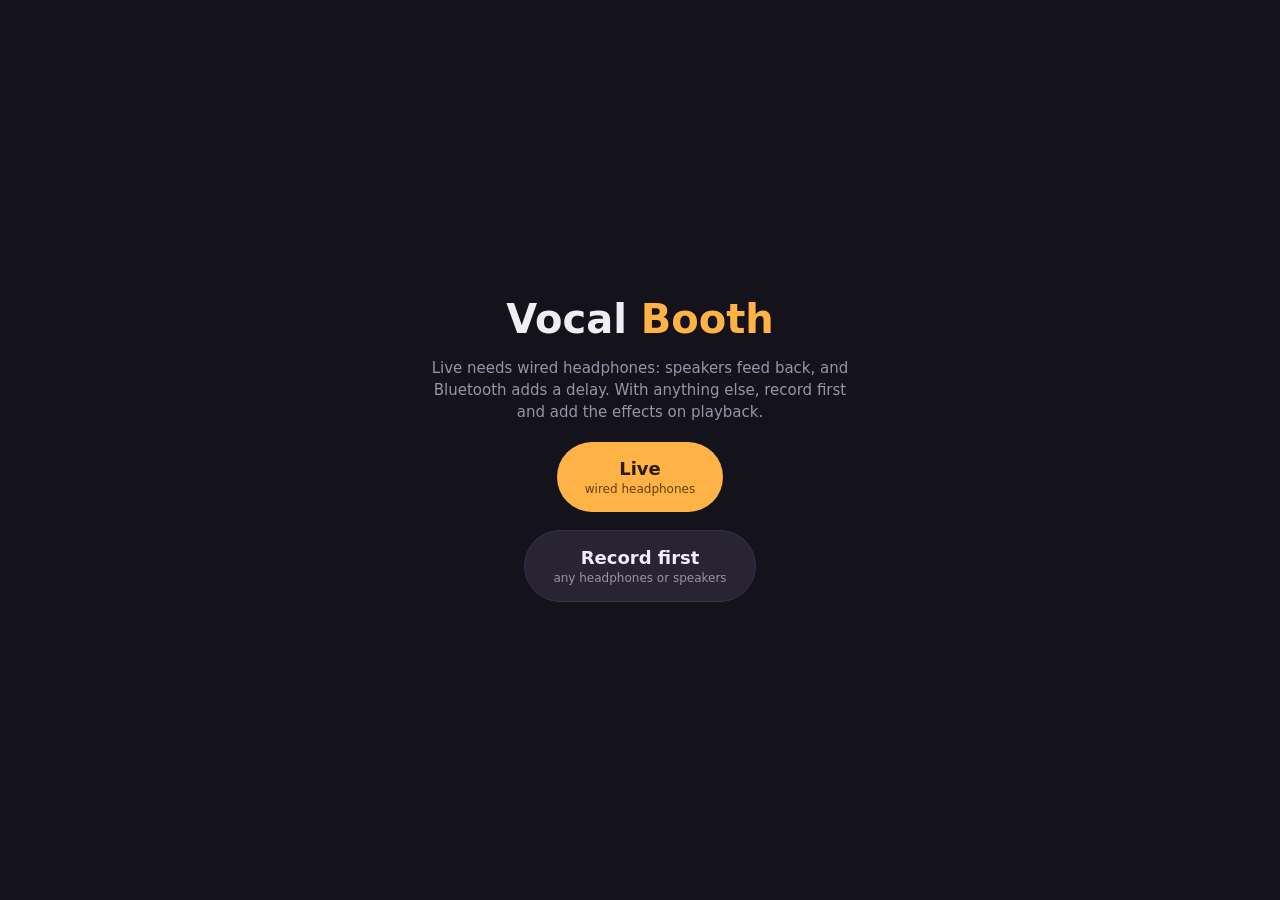
==== index.html @ 6ababd1f "Add record-first mode: record dry, then apply effects on playback Co-Authored-By: Claude Fable 5.2 <" ====
<!doctype html>
<html lang="en">
<head>
<meta charset="utf-8">
<meta name="viewport" content="width=device-width,initial-scale=1">
<title>Vocal Booth</title>
<style>
/* Layout: one column, like the face of a small hardware box: meter on top, sound pads, three knobs, looper. */
:root{
  color-scheme:dark;
  --bg:#14121a; --panel:#1e1b27; --panel2:#282433; --line:#373246;
  --fg:#f1edf7; --dim:#9a93ab; --accent:#ffb347; --accent-ink:#2a1a00;
  --rec:#ff5a6e; --ok:#6fe0b0;
  --display:"Avenir Next","Futura","Trebuchet MS",system-ui,sans-serif;
  --body:system-ui,-apple-system,"Helvetica Neue",sans-serif;
  --mono:ui-monospace,"SF Mono",Menlo,monospace;
}
*{box-sizing:border-box}
html,body{margin:0;background:var(--bg);color:var(--fg);font:15px/1.45 var(--body)}
main{max-width:760px;margin:0 auto;padding:28px 16px 48px;display:flex;flex-direction:column;gap:18px}
header{display:flex;align-items:baseline;justify-content:space-between;gap:12px;flex-wrap:wrap}
h1{font:700 26px/1 var(--display);letter-spacing:.02em;margin:0}
h1 span{color:var(--accent)}
.label{font:600 11px/1 var(--body);letter-spacing:.12em;text-transform:uppercase;color:var(--dim)}
.panel{background:var(--panel);border:1px solid var(--line);border-radius:14px;padding:16px}
button,select{font:inherit;color:inherit}
button{cursor:pointer}
button:focus-visible,select:focus-visible,input:focus-visible{outline:2px solid var(--accent);outline-offset:2px}

/* meter */
.meter{display:grid;grid-template-columns:auto 1fr;gap:18px;align-items:center}
.note{font:700 64px/1 var(--display);min-width:2.2ch;font-variant-numeric:tabular-nums}
.note small{font-size:.4em;color:var(--dim);margin-left:2px}
.note.off{color:var(--line)}
.tuner{position:relative;height:34px;border-radius:8px;background:var(--panel2);overflow:hidden}
.tuner::before{content:"";position:absolute;left:50%;top:0;bottom:0;width:2px;background:var(--line)}
.needle{position:absolute;top:4px;bottom:4px;width:6px;margin-left:-3px;border-radius:3px;background:var(--accent);left:50%;opacity:0;transition:left .06s linear,background .1s}
.needle.on{opacity:1}.needle.good{background:var(--ok)}
.level{height:5px;border-radius:3px;background:var(--panel2);margin-top:8px;overflow:hidden}
.level i{display:block;height:100%;width:0;background:var(--ok)}
.level i.hot{background:var(--rec)}
.hint{color:var(--dim);font-size:13px;margin-top:6px;min-height:1.4em}

/* pads */
.pads{display:grid;grid-template-columns:repeat(4,1fr);gap:10px}
@media(max-width:560px){.pads{grid-template-columns:repeat(2,1fr)}.note{font-size:48px}}
.pad{background:var(--panel);border:1px solid var(--line);border-radius:14px;padding:14px 12px 12px;text-align:left;display:flex;flex-direction:column;gap:4px;min-height:86px;transition:transform .05s,background .12s,border-color .12s}
.pad:active{transform:scale(.98)}
.pad b{font:700 17px/1.1 var(--display)}
.pad em{font-style:normal;font-size:12px;color:var(--dim);line-height:1.3}
.pad kbd{font:11px var(--mono);color:var(--dim);margin-left:auto}
.pad .top{display:flex;align-items:center;gap:6px}
.pad[aria-pressed="true"]{background:var(--accent);border-color:var(--accent);color:var(--accent-ink)}
.pad[aria-pressed="true"] em,.pad[aria-pressed="true"] kbd{color:var(--accent-ink);opacity:.75}

/* controls */
.controls{display:grid;grid-template-columns:repeat(3,1fr);gap:16px}
@media(max-width:560px){.controls{grid-template-columns:1fr}}
.ctl{display:flex;flex-direction:column;gap:8px;min-width:0}
.ctl .row{display:flex;justify-content:space-between;align-items:baseline}
.ctl output{font:12px var(--mono);color:var(--dim)}
input[type=range]{width:100%;accent-color:var(--accent);margin:0}
.keyrow{display:flex;gap:10px;align-items:center;flex-wrap:wrap}
select,.btn{background:var(--panel2);border:1px solid var(--line);border-radius:9px;padding:8px 12px}
.btn:hover{border-color:var(--dim)}
.btn[disabled]{opacity:.4;cursor:default}
.grow{flex:1}

/* looper */
.looper{display:flex;gap:18px;align-items:center;flex-wrap:wrap}
.loopbtn{position:relative;width:104px;height:104px;border-radius:50%;border:none;background:var(--panel2);flex:none;display:grid;place-items:center}
.loopbtn svg{position:absolute;inset:0;transform:rotate(-90deg)}
.loopbtn circle{fill:none;stroke-width:6}
.loopbtn .track{stroke:var(--line)}
.loopbtn .prog{stroke:var(--accent);stroke-linecap:round;stroke-dasharray:289;stroke-dashoffset:289}
.loopbtn span{position:relative;font:700 14px/1.15 var(--display);text-align:center}
.loopbtn.rec{background:var(--rec);color:#2a0008}
.loopbtn.rec .prog{stroke:#2a0008}
.loopinfo{flex:1;min-width:200px;display:flex;flex-direction:column;gap:10px}
.dots{display:flex;gap:6px;min-height:12px}
.dots i{width:12px;height:12px;border-radius:50%;background:var(--accent)}
.btnrow{display:flex;gap:10px;flex-wrap:wrap}
.btn.recording{background:var(--rec);border-color:var(--rec);color:#2a0008}
a.dl{color:var(--accent)}

.seg{display:flex;background:var(--panel2);border:1px solid var(--line);border-radius:999px;padding:3px}
.seg button{background:none;border:none;border-radius:999px;padding:7px 14px;color:var(--dim);font-weight:600}
.seg button[aria-pressed="true"]{background:var(--accent);color:var(--accent-ink)}
.head{display:flex;gap:10px;align-items:center;flex-wrap:wrap}
#mic{max-width:220px}
.gos{display:flex;gap:12px;flex-wrap:wrap;justify-content:center}
.go2{background:var(--panel2);color:var(--fg);border:1px solid var(--line);border-radius:999px;padding:16px 28px;font:700 18px var(--display)}
#start small{color:var(--dim);display:block;font:400 12px var(--body);margin-top:3px}
/* start overlay */
#start{position:fixed;inset:0;background:var(--bg);display:grid;place-items:center;padding:24px;z-index:5}
#start div{max-width:440px;text-align:center;display:flex;flex-direction:column;gap:18px;align-items:center}
#start h2{font:700 40px/1.05 var(--display);margin:0}
#start p{color:var(--dim);margin:0}
#go{background:var(--accent);color:var(--accent-ink);border:none;border-radius:999px;padding:16px 28px;font:700 18px var(--display)}
#go small{color:var(--accent-ink);opacity:.75}
#err{color:var(--rec)}
[hidden]{display:none!important}
</style>
</head>
<body>

<div id="start">
  <div>
    <h2>Vocal <span style="color:var(--accent)">Booth</span></h2>
    <p>Live needs wired headphones: speakers feed back, and Bluetooth adds a delay. With anything else, record first and add the effects on playback.</p>
    <div class="gos">
      <button id="go">Live<small>wired headphones</small></button>
      <button id="goTape" class="go2">Record first<small>any headphones or speakers</small></button>
    </div>
    <p id="err" hidden></p>
  </div>
</div>

<main>
  <header>
    <h1>Vocal <span>Booth</span></h1>
    <div class="head">
      <div class="seg" id="mode"><button data-m="live" aria-pressed="true">Live</button><button data-m="tape" aria-pressed="false">Record first</button></div>
      <select id="mic" aria-label="Microphone"></select>
    </div>
  </header>

  <section class="panel">
    <div class="meter">
      <div class="note off" id="note">–</div>
      <div>
        <div class="tuner"><div class="needle" id="needle"></div></div>
        <div class="level"><i id="level"></i></div>
      </div>
    </div>
    <div class="hint" id="hint">Pick a sound and sing.</div>
  </section>

  <section class="pads" id="pads" aria-label="Sounds"></section>

  <section class="panel">
    <div class="controls">
      <div class="ctl">
        <div class="row"><label class="label" for="tune">Auto-tune</label><output id="tuneOut"></output></div>
        <input type="range" id="tune" min="0" max="100" value="100">
      </div>
      <div class="ctl">
        <div class="row"><label class="label" for="verb">Reverb</label><output id="verbOut"></output></div>
        <input type="range" id="verb" min="0" max="100" value="25">
      </div>
      <div class="ctl">
        <div class="row"><label class="label" for="vol">Volume</label><output id="volOut"></output></div>
        <input type="range" id="vol" min="0" max="100" value="80">
      </div>
    </div>
    <div class="keyrow" style="margin-top:16px">
      <span class="label">Key</span>
      <select id="key" aria-label="Key"></select>
      <select id="scale" aria-label="Scale">
        <option value="major">Major</option>
        <option value="minor">Minor</option>
        <option value="chromatic">Any note</option>
      </select>
      <button class="btn" id="findkey">Find my key</button>
      <span class="hint grow" id="keyhint" style="margin:0"></span>
    </div>
  </section>

  <section class="panel" id="tapePanel" hidden>
    <div class="looper">
      <button class="loopbtn" id="tape" aria-label="Record or play">
        <svg viewBox="0 0 104 104"><circle class="track" cx="52" cy="52" r="46"/><circle class="prog" id="tprog" cx="52" cy="52" r="46"/></svg>
        <span id="tapeLabel">Record</span>
      </button>
      <div class="loopinfo">
        <div class="hint" id="tapeHint" style="margin:0">Press Space and sing. You won't hear yourself while recording.</div>
        <div class="btnrow">
          <button class="btn" id="rerec" disabled>Record again</button>
          <button class="btn" id="render" disabled>Save with effects</button>
          <span id="dl2"></span>
        </div>
      </div>
    </div>
  </section>

  <section class="panel" id="loopPanel">
    <div class="looper">
      <button class="loopbtn" id="loop" aria-label="Loop">
        <svg viewBox="0 0 104 104"><circle class="track" cx="52" cy="52" r="46"/><circle class="prog" id="prog" cx="52" cy="52" r="46"/></svg>
        <span id="loopLabel">Record<br>layer</span>
      </button>
      <div class="loopinfo">
        <div class="label">Layers <span style="letter-spacing:0;text-transform:none;font-weight:400">— press Space to record, Space again to loop it, then stack more on top</span></div>
        <div class="dots" id="dots"></div>
        <div class="btnrow">
          <button class="btn" id="undo" disabled>Undo layer</button>
          <button class="btn" id="clear" disabled>Clear</button>
          <button class="btn" id="take">Save a take</button>
          <span id="dl"></span>
        </div>
      </div>
    </div>
  </section>
</main>

<script type="text/plain" id="worklet">
// ---------- Voice engine: pitch detect (YIN) -> snap to scale -> pitch-synchronous grains (formant-preserving) + looper ----------
class Vox extends AudioWorkletProcessor {
  constructor() {
    super();
    const sr = sampleRate;
    this.N = 32768; this.mask = this.N - 1;
    this.inBuf = new Float32Array(this.N); this.w = 0;
    this.ON = 16384; this.omask = this.ON - 1;
    this.outL = new Float32Array(this.ON); this.outR = new Float32Array(this.ON); this.o = 0;
    // detector (runs on a decimated copy)
    this.D = sr > 60000 ? 4 : 2; this.dsr = sr / this.D;
    this.dN = 4096; this.dmask = this.dN - 1; this.dBuf = new Float32Array(this.dN); this.dw = 0;
    this.dacc = 0; this.dcnt = 0;
    this.W = Math.round(this.dsr * 0.024);
    this.tauMax = Math.floor(this.dsr / 62); this.tauMin = Math.floor(this.dsr / 1100);
    this.fr = new Float32Array(this.W + this.tauMax + 1);
    this.yin = new Float32Array(this.tauMax + 1);
    this.hop = 256; this.hopCnt = 0;
    this.defP = sr / 180; this.period = this.defP; this.voiced = false;
    this.lastMidi = 0; this.rawMidi = 0; this.slope = 0; this.jump = 0; this.hold = 0;
    // tuning
    this.key = 0; this.scale = [1,0,1,0,1,1,0,1,0,1,0,1]; this.chrom = false;
    this.tune = 1; this.sc = 0; this.note = -1; this.dry = 0;
    this.voices = [];
    // input filter
    this.hpX = 0; this.hpY = 0; this.hpA = Math.exp(-2 * Math.PI * 70 / sr);
    this.peak = 0; this.rep = 0;
    // looper
    this.maxLen = Math.floor(sr * 60); this.state = 'empty';
    this.layers = []; this.loopLen = 0; this.pos = 0;
    this.recGain = 0; this.recTarget = 0; this.recStep = 1 / (0.012 * sr);
    // record-first mode: a dry tape that replaces the mic as the engine's input
    this.mode = 'live'; this.ts = 'idle'; this.tape = null; this.tapeLen = 0; this.tp = 0; this.once = false;
    this.port.onmessage = e => this.msg(e.data);
  }
  tapeStop() {
    if (this.ts === 'rec') {
      const n = this.tapeLen, f = Math.min(Math.floor(0.01 * sampleRate), n >> 1);
      if (n < sampleRate * 0.3) this.tapeLen = 0;
      else for (let i = 0; i < f; i++) { this.tape[i] *= i / f; this.tape[n - 1 - i] *= i / f; }
    }
    this.ts = 'idle';
  }
  msg(m) {
    if (m.type === 'mode') { this.tapeStop(); this.mode = m.mode; this.msg({ type: 'clear' }); return; }
    if (m.type === 'tape') {
      if (m.cmd === 'rec') { if (!this.tape) this.tape = new Float32Array(Math.floor(sampleRate * 120)); this.tapeLen = 0; this.ts = 'rec'; }
      else if (m.cmd === 'stop') this.tapeStop();
      else if (this.tapeLen) { this.tapeStop(); this.tp = 0; this.once = m.cmd === 'once'; this.ts = 'play'; }
      return;
    }
    if (m.type === 'params') {
      this.key = m.key; this.scale = m.scale; this.chrom = m.scale.every(x => x);
      this.tune = m.tune; this.dry = m.dry;
      if (m.voices) this.voices = m.voices.map(v => {
        const a = (v.pan + 1) * Math.PI / 4;
        return { mode: v.mode, val: v.val, cents: v.cents || 0, formant: v.formant || 1, lead: !!v.lead,
                 gl: Math.cos(a) * v.gain * 1.414, gr: Math.sin(a) * v.gain * 1.414, ratio: 1, next: 0, c: NaN };
      });
      this.note = -1;
    } else if (m.type === 'loop') this.loopPress();
    else if (m.type === 'undo') this.undo();
    else if (m.type === 'clear') { this.layers = []; this.state = 'empty'; this.recTarget = 0; this.recGain = 0; this.loopLen = 0; }
  }
  // ----- looper -----
  loopPress() {
    const sr = sampleRate;
    if (this.state === 'empty') {
      this.rec = [new Float32Array(this.maxLen), new Float32Array(this.maxLen)];
      this.pos = 0; this.state = 'rec';
    } else if (this.state === 'rec') this.finishFirst();
    else if (this.state === 'play') {
      if (this.layers.length >= 8) { // fold the two oldest together
        const a = this.layers.shift(), b = this.layers[0];
        for (let i = 0; i < this.loopLen; i++) { b[0][i] += a[0][i]; b[1][i] += a[1][i]; }
      }
      this.layers.push([new Float32Array(this.loopLen), new Float32Array(this.loopLen)]);
      this.recTarget = 1; this.state = 'dub';
    } else if (this.state === 'dub') { this.recTarget = 0; this.state = 'play'; }
  }
  finishFirst() {
    const len = this.pos, f = Math.min(Math.floor(0.01 * sampleRate), len >> 1);
    if (len < sampleRate * 0.25) { this.state = 'empty'; this.rec = null; return; }
    const L = this.rec[0].slice(0, len), R = this.rec[1].slice(0, len);
    for (let i = 0; i < f; i++) { const g = i / f; L[i] *= g; R[i] *= g; L[len - 1 - i] *= g; R[len - 1 - i] *= g; }
    this.rec = null; this.layers = [[L, R]]; this.loopLen = len; this.pos = 0; this.state = 'play';
  }
  undo() {
    if (this.state === 'rec') { this.state = 'empty'; this.rec = null; return; }
    if (!this.layers.length) return;
    this.layers.pop(); this.recTarget = 0; this.recGain = 0;
    if (this.layers.length) this.state = 'play'; else { this.state = 'empty'; this.loopLen = 0; }
  }
  // ----- scale helpers -----
  inScale(n) { return this.scale[(((n - this.key) % 12) + 12) % 12]; }
  snap(m) {
    const r = Math.round(m); let best = r, bd = 99;
    for (let n = r - 3; n <= r + 3; n++) if (this.inScale(n)) { const d = Math.abs(n - m); if (d < bd) { bd = d; best = n; } }
    if (this.note >= 0 && best !== this.note && this.inScale(this.note) && Math.abs(m - this.note) < bd + 0.25) return this.note;
    return best;
  }
  degree(t, k) {
    if (k === 0) return 0;
    if (this.chrom) { const maj = [0,2,4,5,7,9,11]; return 12 * Math.floor(k / 7) + maj[((k % 7) + 7) % 7]; }
    const dir = k > 0 ? 1 : -1; let n = t, c = 0;
    while (c < Math.abs(k)) { n += dir; if (this.inScale(n)) c++; }
    return n - t;
  }
  // ----- pitch detection -----
  detect() {
    const W = this.W, tm = this.tauMax, n = W + tm, fr = this.fr, y = this.yin;
    let e = 0;
    for (let i = 0; i < n; i++) { const s = this.dBuf[(this.dw - 1 - i) & this.dmask]; fr[i] = s; e += s * s; }
    const was = this.voiced;
    let tau = -1;
    if (Math.sqrt(e / n) > 0.004) {
      let run = 0, gmin = 9, gi = -1; y[0] = 1;
      for (let t = 1; t <= tm; t++) {
        let s = 0;
        for (let j = 0; j < W; j++) { const d = fr[j] - fr[j + t]; s += d * d; }
        run += s; y[t] = run > 0 ? s * t / run : 1;
        if (t >= this.tauMin && y[t] < gmin) { gmin = y[t]; gi = t; }
      }
      for (let t = this.tauMin; t < tm; t++) if (y[t] < 0.15) { while (t + 1 < tm && y[t + 1] < y[t]) t++; tau = t; break; }
      if (tau < 0 && gmin < 0.3) tau = gi;
      if (tau > 0 && tau < tm) { // parabolic refine
        const a = y[tau - 1], b = y[tau], c = y[tau + 1], den = a - 2 * b + c;
        if (den > 0) tau += 0.5 * (a - c) / den;
      }
    }
    if (tau <= 0) {
      if (was && this.hold < 2) { this.hold++; return; } // ride through a one-frame dropout
      this.voiced = false; this.sc = 0; return;
    }
    this.hold = 0;
    const f = this.dsr / tau; let m = 69 + 12 * Math.log2(f / 440);
    if (was) { // ignore brief octave flips
      const d = Math.abs(m - this.lastMidi);
      if (d > 10 && d < 14 && this.jump < 4) { this.jump++; return; }
    }
    const raw = m, hopT = this.hop / sampleRate;
    this.slope = was && this.jump === 0 ? this.slope + 0.5 * ((raw - this.rawMidi) / hopT - this.slope) : 0;
    this.rawMidi = raw;
    const lag = (W + tau) / 2 / this.dsr - 1.5 / f;
    if (lag > 0) m += Math.max(-0.5, Math.min(0.5, this.slope * lag));
    this.jump = 0; this.lastMidi = m; this.voiced = true; this.period = sampleRate / f * Math.pow(2, (raw - m) / 12);
    const t = this.snap(m); this.note = t;
    const corr = this.tune > 0 ? t - m : 0;
    if (!was || this.tune >= 0.999) this.sc = corr;
    else { const tc = 0.35 * (1 - this.tune) * (1 - this.tune) + 0.004; this.sc += (corr - this.sc) * (1 - Math.exp(-(this.hop / sampleRate) / tc)); }
    for (const v of this.voices) {
      const semis = this.sc + (v.mode === 'deg' ? this.degree(t, v.val) : v.val) + v.cents / 100;
      v.ratio = Math.pow(2, semis / 12);
    }
  }
  // ----- one grain -----
  grain(v, frac, at) {
    const voiced = this.voiced, P = voiced ? this.period : this.defP, f = v.formant;
    if (!voiced && !v.lead) { v.next += P; return; }
    const ratio = voiced ? v.ratio : f;
    v.next += P / ratio;
    const ideal = this.w - P - 3;
    let c = v.c;
    if (!(c > ideal - 6 * P && c < ideal + 2 * P)) c = ideal; else c += Math.floor((ideal - c) / P) * P;
    v.c = c;
    const Lout = 2 * P / f, norm = 1 / Math.sqrt(Math.max(0.25, ratio / f));
    const gl = v.gl * norm, gr = v.gr * norm, k = 2 * Math.PI / Lout, buf = this.inBuf, mask = this.mask;
    const start = c - P, len = Math.ceil(Lout);
    for (let i = 0; i < len; i++) {
      const tg = i + frac; if (tg >= Lout) break;
      const sp = start + tg * f, ip = Math.floor(sp), x = sp - ip;
      const y0 = buf[(ip - 1) & mask], y1 = buf[ip & mask], y2 = buf[(ip + 1) & mask], y3 = buf[(ip + 2) & mask];
      const s = y1 + 0.5 * x * (y2 - y0 + x * (2 * y0 - 5 * y1 + 4 * y2 - y3 + x * (3 * (y1 - y2) + y3 - y0)));
      const wv = s * (0.5 - 0.5 * Math.cos(k * tg)), oi = (at + i) & this.omask;
      this.outL[oi] += wv * gl; this.outR[oi] += wv * gr;
    }
  }
  process(inputs, outputs) {
    const inp = inputs[0] && inputs[0][0], out = outputs[0], oL = out[0], oR = out[1] || out[0], n = oL.length;
    const vs = this.voices, nv = vs.length;
    for (let i = 0; i < n; i++) {
      let raw = inp ? inp[i] : 0;
      const recording = this.ts === 'rec';
      if (this.mode === 'tape') {
        if (recording) { this.tape[this.tapeLen++] = raw; if (this.tapeLen >= this.tape.length) this.tapeStop(); }
        else if (this.ts === 'play') { raw = this.tape[this.tp++]; if (this.tp >= this.tapeLen) { this.tp = 0; if (this.once) this.ts = 'idle'; } }
        else raw = 0;
      }
      const x = raw - this.hpX + this.hpA * this.hpY; this.hpX = raw; this.hpY = x; // high-pass
      const ax = x < 0 ? -x : x; if (ax > this.peak) this.peak = ax;
      this.inBuf[this.w & this.mask] = x; this.w++;
      this.dacc += x;
      if (++this.dcnt === this.D) { this.dBuf[this.dw & this.dmask] = this.dacc / this.D; this.dw++; this.dacc = 0; this.dcnt = 0; }
      if (++this.hopCnt >= this.hop) { this.hopCnt = 0; this.detect(); }
      const oi = (this.o + i) & this.omask;
      for (let j = 0; j < nv; j++) { const v = vs[j]; v.next -= 1; if (v.next <= 0) this.grain(v, -v.next, this.o + i); }
      let l = this.outL[oi] + x * this.dry, r = this.outR[oi] + x * this.dry;
      this.outL[oi] = 0; this.outR[oi] = 0;
      // looper: plays under the live voice, records the processed voice
      let ll = 0, lr = 0;
      if (this.state === 'rec') {
        this.rec[0][this.pos] = l; this.rec[1][this.pos] = r;
        if (++this.pos >= this.maxLen) this.finishFirst();
      } else if (this.loopLen) {
        const p = this.pos, ly = this.layers;
        for (let j = 0; j < ly.length; j++) { ll += ly[j][0][p]; lr += ly[j][1][p]; }
        if (this.recGain < this.recTarget) this.recGain = Math.min(1, this.recGain + this.recStep);
        else if (this.recGain > this.recTarget) this.recGain = Math.max(0, this.recGain - this.recStep);
        if (this.recGain > 0 && ly.length) { const t = ly[ly.length - 1]; t[0][p] += l * this.recGain; t[1][p] += r * this.recGain; }
        if (++this.pos >= this.loopLen) this.pos = 0;
      }
      if (recording) { oL[i] = 0; oR[i] = 0; } else { oL[i] = Math.tanh(l + ll); oR[i] = Math.tanh(r + lr); }
    }
    this.o += n;
    this.rep += n;
    if (this.rep >= 1024) {
      this.rep = 0;
      this.port.postMessage({ midi: this.voiced ? this.lastMidi : -1, note: this.note, peak: this.peak, state: this.state,
        ts: this.ts, tlen: this.tapeLen / sampleRate, tprog: this.ts === 'rec' ? this.tapeLen / (sampleRate * 120) : (this.tapeLen ? this.tp / this.tapeLen : 0),
        layers: this.layers.length, prog: this.state === 'rec' ? this.pos / this.maxLen : (this.loopLen ? this.pos / this.loopLen : 0) });
      this.peak = 0;
    }
    return true;
  }
}
registerProcessor('vox', Vox);

// Taps the final mix so a take can be saved as a WAV.
class Tap extends AudioWorkletProcessor {
  constructor() { super(); this.on = false; this.buf = new Float32Array(8192); this.n = 0;
    this.port.onmessage = e => { this.on = e.data; if (!this.on) this.flush(); }; }
  flush() { if (this.n) { this.port.postMessage(this.buf.slice(0, this.n)); this.n = 0; } }
  process(inputs, outputs) {
    const a = inputs[0], o = outputs[0]; if (!a || !a[0]) return true;
    const L = a[0], R = a[1] || a[0];
    for (let i = 0; i < L.length; i++) {
      o[0][i] = L[i]; if (o[1]) o[1][i] = R[i];
      if (this.on) { this.buf[this.n++] = L[i]; this.buf[this.n++] = R[i]; if (this.n >= 8192) this.flush(); }
    }
    return true;
  }
}
registerProcessor('tap', Tap);
</script>

<script>
const $ = id => document.getElementById(id);
const NOTES = ['C','C♯','D','E♭','E','F','F♯','G','A♭','A','B♭','B'];
const SCALES = { major:[1,0,1,0,1,1,0,1,0,1,0,1], minor:[1,0,1,1,0,1,0,1,1,0,1,0], chromatic:Array(12).fill(1) };
const lead = (o={}) => ({mode:'semi',val:0,pan:0,gain:1,lead:true,...o});
const deg = (val,pan,gain,o={}) => ({mode:'deg',val,pan,gain,...o});
const PRESETS = [
  { id:'clean',  name:'Clean',     desc:'Just you, with a little room',            tune:0,   verb:20, dry:1, voices:[] },
  { id:'smooth', name:'Smooth',    desc:'Gentle tuning nobody will notice',        tune:55,  verb:25, voices:[lead()] },
  { id:'hard',   name:'Hard Tune', desc:'The snapped, robotic pop-rap sound',      tune:100, verb:22, voices:[lead()] },
  { id:'harm',   name:'Harmony',   desc:'Three of you singing in key',             tune:100, verb:32, voices:[lead(), deg(2,-.7,.6), deg(4,.7,.5), deg(-3,0,.5)] },
  { id:'choir',  name:'Choir',     desc:'A huge stacked wall of voices',           tune:100, verb:50, voices:[lead({gain:.9}), deg(0,-.9,.45,{cents:-9}), deg(0,.9,.45,{cents:9}), deg(2,-.5,.55), deg(4,.5,.5), deg(-7,0,.6), deg(7,0,.22)] },
  { id:'deep',   name:'Deep',      desc:'Pitched an octave down, dark and heavy',  tune:80,  verb:28, voices:[lead({val:-12,formant:.9})] },
  { id:'high',   name:'High',      desc:'Pitched an octave up, bright and airy',   tune:100, verb:30, voices:[lead({val:12,formant:1.12,gain:.9})] },
  { id:'oct',    name:'Octaves',   desc:'You, plus a low and a high double',       tune:100, verb:32, voices:[lead(), {mode:'semi',val:-12,pan:-.3,gain:.7,formant:.95}, {mode:'semi',val:12,pan:.3,gain:.3}] },
];

let ctx, vox, tap, wet, master, stream, src, preset = PRESETS[2];
let keyFind = null, taking = false, takeChunks = [];
let mode = 'live', tapeState = 'idle', tapeLen = 0, rendering = 0;

// ---- UI build ----
PRESETS.forEach((p, i) => {
  const b = document.createElement('button');
  b.className = 'pad'; b.dataset.id = p.id; b.setAttribute('aria-pressed', p === preset);
  b.innerHTML = `<span class="top"><b>${p.name}</b><kbd>${i + 1}</kbd></span><em>${p.desc}</em>`;
  b.onclick = () => choose(p);
  $('pads').appendChild(b);
});
NOTES.forEach((n, i) => $('key').add(new Option(n, i)));
try { const s = JSON.parse(localStorage.vb || '{}'); if (s.key != null) $('key').value = s.key; if (s.scale) $('scale').value = s.scale; } catch {}

function send(withVoices) {
  $('tuneOut').textContent = +$('tune').value === 0 ? 'off' : +$('tune').value === 100 ? 'hard' : $('tune').value;
  $('verbOut').textContent = $('verb').value; $('volOut').textContent = $('vol').value;
  try { localStorage.vb = JSON.stringify({ key: $('key').value, scale: $('scale').value }); } catch {}
  if (!vox) return;
  const t = ctx.currentTime;
  wet.gain.setTargetAtTime(Math.pow($('verb').value / 100, 1.5) * 0.9, t, 0.05);
  master.gain.setTargetAtTime(Math.pow($('vol').value / 100, 2) * 1.4, t, 0.03);
  vox.port.postMessage({ type:'params', key:+$('key').value, scale:SCALES[$('scale').value],
    tune: $('tune').value / 100, dry: preset.dry || 0, voices: withVoices ? preset.voices : null });
}
function choose(p) {
  preset = p; $('tune').value = p.tune; $('verb').value = p.verb;
  document.querySelectorAll('.pad').forEach(b => b.setAttribute('aria-pressed', b.dataset.id === p.id));
  send(true);
}
['tune','verb','vol'].forEach(id => $(id).oninput = () => send(false));
['key','scale'].forEach(id => $(id).onchange = () => send(false));

// ---- audio ----
function makeIR(seconds) {
  const sr = ctx.sampleRate, n = Math.floor(sr * seconds), ir = ctx.createBuffer(2, n, sr), pre = Math.floor(sr * 0.018);
  for (let ch = 0; ch < 2; ch++) {
    const d = ir.getChannelData(ch); let lp = 0;
    for (let i = pre; i < n; i++) {
      const t = (i - pre) / sr, a = 0.25 + 0.7 * Math.min(1, t / seconds); // darker as it decays
      lp = a * lp + (1 - a) * (Math.random() * 2 - 1);
      d[i] = lp * Math.exp(-t * 6.9 / seconds) * Math.min(1, t / 0.004);
    }
  }
  return ir;
}
async function openMic(deviceId) {
  if (stream) stream.getTracks().forEach(t => t.stop());
  stream = await navigator.mediaDevices.getUserMedia({ audio: {
    deviceId: deviceId ? { exact: deviceId } : undefined,
    echoCancellation: false, noiseSuppression: false, autoGainControl: false, channelCount: 1 } });
  if (src) src.disconnect();
  src = ctx.createMediaStreamSource(stream); src.connect(vox);
  const devs = (await navigator.mediaDevices.enumerateDevices()).filter(d => d.kind === 'audioinput');
  const cur = stream.getAudioTracks()[0].getSettings().deviceId, sel = $('mic');
  sel.innerHTML = ''; devs.forEach(d => sel.add(new Option(d.label || 'Microphone', d.deviceId, false, d.deviceId === cur)));
}
async function start() {
  ctx = new AudioContext({ latencyHint: 0 });
  const url = 'data:text/javascript;base64,' + btoa(unescape(encodeURIComponent($('worklet').textContent)));
  await ctx.audioWorklet.addModule(url);
  vox = new AudioWorkletNode(ctx, 'vox', { numberOfInputs: 1, numberOfOutputs: 1, outputChannelCount: [2] });
  tap = new AudioWorkletNode(ctx, 'tap', { numberOfInputs: 1, numberOfOutputs: 1, outputChannelCount: [2], channelCount: 2, channelCountMode: 'explicit' });
  const verb = ctx.createConvolver(); verb.buffer = makeIR(2.6);
  wet = ctx.createGain(); master = ctx.createGain(); wet.gain.value = 0; master.gain.value = 0;
  vox.connect(master); vox.connect(verb); verb.connect(wet); wet.connect(master);
  master.connect(tap); tap.connect(ctx.destination);
  vox.port.onmessage = e => onStatus(e.data);
  vox.port.postMessage({ type: 'mode', mode });
  tap.port.onmessage = e => takeChunks.push(e.data);
  await openMic();
  await ctx.resume();
  choose(preset);
}
function setMode(m) {
  mode = m;
  document.querySelectorAll('#mode button').forEach(b => b.setAttribute('aria-pressed', b.dataset.m === m));
  $('loopPanel').hidden = m !== 'live'; $('tapePanel').hidden = m !== 'tape';
  $('hint').textContent = m === 'live' ? 'Pick a sound and sing.' : 'Record yourself, then switch sounds while it plays back.';
  if (vox) vox.port.postMessage({ type: 'mode', mode: m });
}
document.querySelectorAll('#mode button').forEach(b => b.onclick = () => setMode(b.dataset.m));
const tapeCmd = cmd => vox && vox.port.postMessage({ type: 'tape', cmd });
$('tape').onclick = () => { if (rendering) return; tapeCmd(tapeState !== 'idle' ? 'stop' : tapeLen ? 'play' : 'rec'); };
$('rerec').onclick = () => tapeCmd('rec');
$('render').onclick = () => { rendering = 1; takeChunks = []; tap.port.postMessage(true); tapeCmd('once'); $('render').textContent = 'Saving…'; };

async function begin(m) {
  $('go').disabled = $('goTape').disabled = true; $('err').hidden = true;
  try { mode = m; await start(); setMode(m); $('start').hidden = true; }
  catch (e) {
    $('go').disabled = $('goTape').disabled = false; $('err').hidden = false;
    $('err').textContent = e.name === 'NotAllowedError' ? 'Microphone access was blocked. Allow it in the address bar, then press Start again.'
      : 'Could not start audio: ' + e.message;
  }
}
$('go').onclick = () => begin('live');
$('goTape').onclick = () => begin('tape');
$('mic').onchange = () => openMic($('mic').value).catch(() => {});

// ---- status from the engine ----
let loopState = 'empty';
function onStatus(s) {
  const lv = $('level'); lv.style.width = Math.min(100, Math.sqrt(s.peak) * 110) + '%'; lv.classList.toggle('hot', s.peak > 0.9);
  const voiced = s.midi > 0, nt = $('note'), nd = $('needle');
  nt.classList.toggle('off', !voiced); nd.classList.toggle('on', voiced);
  if (voiced) {
    const n = s.note >= 0 ? s.note : Math.round(s.midi), off = s.midi - n;
    nt.innerHTML = NOTES[((n % 12) + 12) % 12] + '<small>' + (Math.floor(n / 12) - 1) + '</small>';
    nd.style.left = (50 + Math.max(-1, Math.min(1, off)) * 46) + '%';
    nd.classList.toggle('good', Math.abs(off) < 0.15);
    if (keyFind) keyFind.h[((Math.round(s.midi) % 12) + 12) % 12]++;
  }
  loopState = s.state;
  const lb = $('loop'); lb.classList.toggle('rec', s.state === 'rec' || s.state === 'dub');
  $('loopLabel').innerHTML = { empty:'Record<br>layer', rec:'Tap to<br>loop it', play:'Add<br>layer', dub:'Tap when<br>done' }[s.state];
  $('prog').style.strokeDashoffset = 289 * (1 - s.prog);
  const dots = $('dots'); if (dots.childElementCount !== s.layers) dots.innerHTML = '<i></i>'.repeat(s.layers);
  $('undo').disabled = s.state === 'empty'; $('clear').disabled = s.state === 'empty';
  // record-first panel
  tapeState = s.ts; tapeLen = s.tlen;
  $('tape').classList.toggle('rec', s.ts === 'rec');
  $('tapeLabel').textContent = s.ts !== 'idle' ? 'Stop' : s.tlen ? 'Play' : 'Record';
  $('tprog').style.strokeDashoffset = 289 * (1 - s.tprog);
  $('rerec').disabled = !s.tlen || s.ts === 'rec' || !!rendering; $('render').disabled = !s.tlen || s.ts === 'rec' || !!rendering;
  $('tapeHint').textContent = s.ts === 'rec' ? `Recording… ${s.tlen.toFixed(0)}s. Press Space to stop.`
    : s.tlen ? `${s.tlen.toFixed(1)}s recorded. It loops while playing, so try each sound, the key and the sliders.`
    : "Press Space and sing. You won't hear yourself while recording.";
  if (rendering === 1 && s.ts === 'play') rendering = 2;
  else if (rendering === 2 && s.ts === 'idle') { // one pass done: wait for the reverb tail, then save
    rendering = 3;
    setTimeout(() => { tap.port.postMessage(false); setTimeout(() => { saveWav($('dl2'), 'vocal-booth-' + preset.id + '.wav'); rendering = 0; $('render').textContent = 'Save with effects'; }, 150); }, 2500);
  }
}
$('loop').onclick = () => vox && vox.port.postMessage({ type: 'loop' });
$('undo').onclick = () => vox.port.postMessage({ type: 'undo' });
$('clear').onclick = () => vox.port.postMessage({ type: 'clear' });

// ---- find my key: listen for 10 s, match the notes sung against major/minor profiles ----
$('findkey').onclick = () => {
  if (keyFind) return;
  keyFind = { h: Array(12).fill(0) }; let left = 10;
  const tick = () => {
    if (left > 0) { $('keyhint').textContent = `Sing your melody… ${left--}`; setTimeout(tick, 1000); return; }
    const h = keyFind.h; keyFind = null;
    if (h.reduce((a, b) => a + b, 0) < 40) { $('keyhint').textContent = "Didn't hear enough singing. Try again."; return; }
    const maj = [6.35,2.23,3.48,2.33,4.38,4.09,2.52,5.19,2.39,3.66,2.29,2.88], min = [6.33,2.68,3.52,5.38,2.6,3.53,2.54,4.75,3.98,2.69,3.34,3.17];
    const corr = (p, k) => { let mh = 0, mp = 0; for (let i = 0; i < 12; i++) { mh += h[i] / 12; mp += p[i] / 12; }
      let a = 0, b = 0, c = 0; for (let i = 0; i < 12; i++) { const x = h[(i + k) % 12] - mh, y = p[i] - mp; a += x * y; b += x * x; c += y * y; } return a / Math.sqrt(b * c || 1); };
    let best = -2, bk = 0, bs = 'major';
    for (let k = 0; k < 12; k++) { const a = corr(maj, k), b = corr(min, k); if (a > best) { best = a; bk = k; bs = 'major'; } if (b > best) { best = b; bk = k; bs = 'minor'; } }
    $('key').value = bk; $('scale').value = bs; send(false);
    $('keyhint').textContent = `Set to ${NOTES[bk]} ${bs}.`;
  };
  tick();
};

// ---- save a take as WAV ----
$('take').onclick = () => {
  if (!tap) return;
  taking = !taking; $('take').classList.toggle('recording', taking);
  $('take').textContent = taking ? 'Stop and save' : 'Save a take';
  if (taking) { takeChunks = []; tap.port.postMessage(true); return; }
  tap.port.postMessage(false);
  setTimeout(() => saveWav($('dl'), 'vocal-booth-take.wav'), 150);
};
function saveWav(slot, name) {
    const n = takeChunks.reduce((a, c) => a + c.length, 0), dv = new DataView(new ArrayBuffer(44 + n * 2)), sr = ctx.sampleRate;
    const str = (o, s) => [...s].forEach((ch, i) => dv.setUint8(o + i, ch.charCodeAt(0)));
    str(0, 'RIFF'); dv.setUint32(4, 36 + n * 2, true); str(8, 'WAVEfmt '); dv.setUint32(16, 16, true); dv.setUint16(20, 1, true);
    dv.setUint16(22, 2, true); dv.setUint32(24, sr, true); dv.setUint32(28, sr * 4, true); dv.setUint16(32, 4, true); dv.setUint16(34, 16, true);
    str(36, 'data'); dv.setUint32(40, n * 2, true);
    let o = 44; for (const c of takeChunks) for (let i = 0; i < c.length; i++, o += 2) dv.setInt16(o, Math.max(-1, Math.min(1, c[i])) * 32767, true);
    const a = document.createElement('a'); a.className = 'dl'; a.href = URL.createObjectURL(new Blob([dv], { type: 'audio/wav' }));
    a.download = name; a.textContent = 'Download'; slot.replaceChildren(a); a.click();
}

// ---- keys ----
addEventListener('keydown', e => {
  if (!vox || e.metaKey || e.ctrlKey || e.target.tagName === 'SELECT') return;
  if (e.code === 'Space') { e.preventDefault(); if (!e.repeat) $(mode === 'live' ? 'loop' : 'tape').click(); }
  else if (e.key >= '1' && e.key <= '8') choose(PRESETS[e.key - 1]);
  else if ((e.key === 'u' || e.key === 'Backspace') && mode === 'live') $('undo').click();
});
send(false);
</script>
</body>
</html>
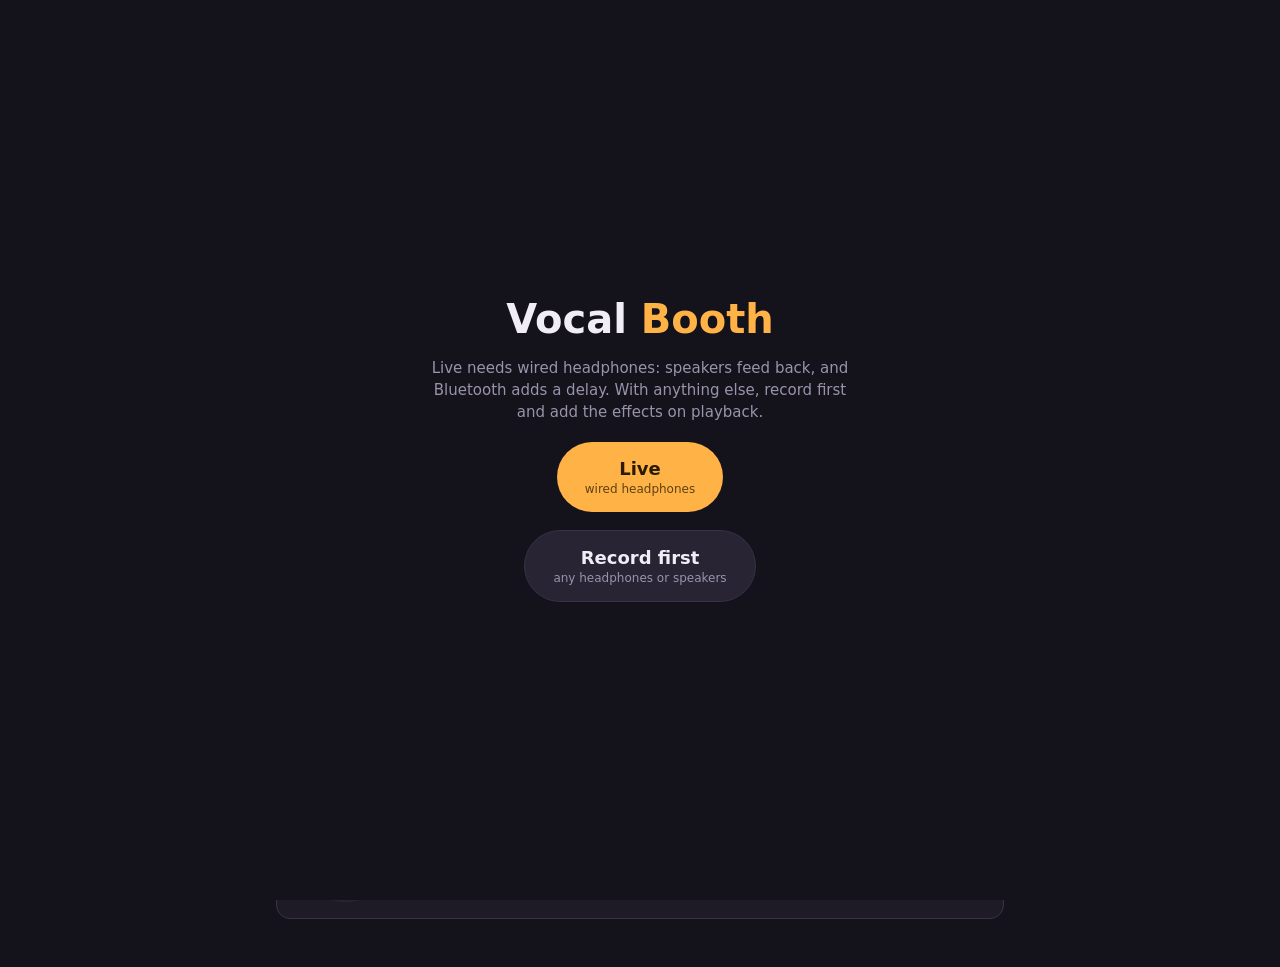
==== commit d70f22a6: "Add a starting note to sing from, which also sets the key Co-Authored-By: Claude Fable 5.2 <noreply@" ====
--- a/index.html
+++ b/index.html
@@ -139,6 +139,11 @@
   <section class="pads" id="pads" aria-label="Sounds"></section>
 
   <section class="panel">
+    <div class="ctl" style="margin-bottom:18px">
+      <div class="row"><label class="label" for="pitch">Pitch</label><output id="pitchOut"></output></div>
+      <input type="range" id="pitch" min="-12" max="12" step="1" value="0">
+      <div class="row"><span class="hint" style="margin:0">Lower</span><button class="btn" id="pitch0" style="padding:3px 10px;font-size:12px">Reset</button><span class="hint" style="margin:0">Higher</span></div>
+    </div>
     <div class="controls">
       <div class="ctl">
         <div class="row"><label class="label" for="tune">Auto-tune</label><output id="tuneOut"></output></div>
@@ -154,15 +159,22 @@
       </div>
     </div>
     <div class="keyrow" style="margin-top:16px">
-      <span class="label">Key</span>
-      <select id="key" aria-label="Key"></select>
-      <select id="scale" aria-label="Scale">
-        <option value="major">Major</option>
-        <option value="minor">Minor</option>
+      <span class="label">Starting note</span>
+      <button class="btn" id="playnote" style="background:var(--accent);color:var(--accent-ink);border-color:var(--accent);font-weight:700">▶ Play note</button>
+      <button class="btn" id="notedown">Lower</button>
+      <button class="btn" id="noteup">Higher</button>
+      <select id="key" aria-label="Note"></select>
+      <select id="scale" aria-label="Mood">
+        <option value="major">Bright (major)</option>
+        <option value="minor">Dark (minor)</option>
         <option value="chromatic">Any note</option>
       </select>
-      <button class="btn" id="findkey">Find my key</button>
-      <span class="hint grow" id="keyhint" style="margin:0"></span>
+    </div>
+    <div class="hint" id="keyhint">Play the note, then sing your song starting from it. Use Lower or Higher until it sits comfortably in your voice.</div>
+    <div class="keyrow">
+      <label style="display:flex;gap:8px;align-items:center"><input type="checkbox" id="hold"> Keep the note humming while I sing <span class="hint" style="margin:0">(headphones only)</span></label>
+      <span class="grow"></span>
+      <button class="btn" id="findkey">Already sang it? Find the note for me</button>
     </div>
   </section>
 
@@ -226,7 +238,7 @@
     this.lastMidi = 0; this.rawMidi = 0; this.slope = 0; this.jump = 0; this.hold = 0;
     // tuning
     this.key = 0; this.scale = [1,0,1,0,1,1,0,1,0,1,0,1]; this.chrom = false;
-    this.tune = 1; this.sc = 0; this.note = -1; this.dry = 0;
+    this.tune = 1; this.sc = 0; this.note = -1; this.dry = 0; this.shift = 0; this.fsh = 1;
     this.voices = [];
     // input filter
     this.hpX = 0; this.hpY = 0; this.hpA = Math.exp(-2 * Math.PI * 70 / sr);
@@ -257,7 +269,8 @@
     }
     if (m.type === 'params') {
       this.key = m.key; this.scale = m.scale; this.chrom = m.scale.every(x => x);
-      this.tune = m.tune; this.dry = m.dry;
+      this.tune = m.tune; this.dry = m.shift ? 0 : m.dry;
+      this.shift = m.shift || 0; this.fsh = Math.pow(2, this.shift * 0.35 / 12); // voice character follows the pitch a little
       if (m.voices) this.voices = m.voices.map(v => {
         const a = (v.pan + 1) * Math.PI / 4;
         return { mode: v.mode, val: v.val, cents: v.cents || 0, formant: v.formant || 1, lead: !!v.lead,
@@ -355,13 +368,13 @@
     if (!was || this.tune >= 0.999) this.sc = corr;
     else { const tc = 0.35 * (1 - this.tune) * (1 - this.tune) + 0.004; this.sc += (corr - this.sc) * (1 - Math.exp(-(this.hop / sampleRate) / tc)); }
     for (const v of this.voices) {
-      const semis = this.sc + (v.mode === 'deg' ? this.degree(t, v.val) : v.val) + v.cents / 100;
+      const semis = this.shift + this.sc + (v.mode === 'deg' ? this.degree(t, v.val) : v.val) + v.cents / 100;
       v.ratio = Math.pow(2, semis / 12);
     }
   }
   // ----- one grain -----
   grain(v, frac, at) {
-    const voiced = this.voiced, P = voiced ? this.period : this.defP, f = v.formant;
+    const voiced = this.voiced, P = voiced ? this.period : this.defP, f = v.formant * this.fsh;
     if (!voiced && !v.lead) { v.next += P; return; }
     const ratio = voiced ? v.ratio : f;
     v.next += P / ratio;
@@ -479,26 +492,64 @@
   $('pads').appendChild(b);
 });
 NOTES.forEach((n, i) => $('key').add(new Option(n, i)));
-try { const s = JSON.parse(localStorage.vb || '{}'); if (s.key != null) $('key').value = s.key; if (s.scale) $('scale').value = s.scale; } catch {}
+let refMidi = 48; // the starting note, C3..B3 by default
+try { const s = JSON.parse(localStorage.vb || '{}'); if (s.ref) refMidi = s.ref; if (s.scale) $('scale').value = s.scale; } catch {}
+$('key').value = refMidi % 12;
 
 function send(withVoices) {
   $('tuneOut').textContent = +$('tune').value === 0 ? 'off' : +$('tune').value === 100 ? 'hard' : $('tune').value;
+  const ps = +$('pitch').value; $('pitchOut').textContent = ps === 0 ? 'normal' : Math.abs(ps) === 12 ? (ps > 0 ? 'one octave higher' : 'one octave lower') : Math.abs(ps) + (ps > 0 ? ' higher' : ' lower');
   $('verbOut').textContent = $('verb').value; $('volOut').textContent = $('vol').value;
-  try { localStorage.vb = JSON.stringify({ key: $('key').value, scale: $('scale').value }); } catch {}
+  try { localStorage.vb = JSON.stringify({ ref: refMidi, scale: $('scale').value }); } catch {}
   if (!vox) return;
   const t = ctx.currentTime;
   wet.gain.setTargetAtTime(Math.pow($('verb').value / 100, 1.5) * 0.9, t, 0.05);
   master.gain.setTargetAtTime(Math.pow($('vol').value / 100, 2) * 1.4, t, 0.03);
   vox.port.postMessage({ type:'params', key:+$('key').value, scale:SCALES[$('scale').value],
-    tune: $('tune').value / 100, dry: preset.dry || 0, voices: withVoices ? preset.voices : null });
+    tune: $('tune').value / 100, shift: +$('pitch').value, dry: preset.dry || 0, voices: withVoices ? preset.voices : null });
 }
 function choose(p) {
   preset = p; $('tune').value = p.tune; $('verb').value = p.verb;
   document.querySelectorAll('.pad').forEach(b => b.setAttribute('aria-pressed', b.dataset.id === p.id));
   send(true);
 }
-['tune','verb','vol'].forEach(id => $(id).oninput = () => send(false));
-['key','scale'].forEach(id => $(id).onchange = () => send(false));
+$('pitch0').onclick = () => { $('pitch').value = 0; send(false); };
+['pitch','tune','verb','vol'].forEach(id => $(id).oninput = () => send(false));
+// ---- starting note: a reference tone to sing from; it also sets the key everything is tuned to ----
+let drone = null, ringing = [];
+const hz = m => 440 * Math.pow(2, (m - 69) / 12);
+function tone(midi, at, dur, gain) {
+  const g = ctx.createGain(), lp = ctx.createBiquadFilter(); lp.frequency.value = 1800;
+  g.gain.setValueAtTime(0, at); g.gain.linearRampToValueAtTime(gain, at + 0.03);
+  if (dur) { g.gain.setValueAtTime(gain, at + dur * 0.6); g.gain.linearRampToValueAtTime(0, at + dur); }
+  const os = [['triangle', 1, 1], ['sine', 2, 0.3]].map(([type, mult, lvl]) => {
+    const o = ctx.createOscillator(), og = ctx.createGain(); o.type = type; o.frequency.value = hz(midi) * mult; og.gain.value = lvl;
+    o.connect(og).connect(lp); o.start(at); if (dur) o.stop(at + dur + 0.05); return o; });
+  lp.connect(g).connect(ctx.destination); // straight to the output, so it is never in a saved take
+  return { g, os };
+}
+function chordNotes() { const sc = $('scale').value; return sc === 'chromatic' ? [0, 7] : [0, sc === 'minor' ? 3 : 4, 7]; }
+function playNote() {
+  if (!ctx) return;
+  const t = ctx.currentTime + 0.03;
+  ringing.forEach(d => { d.g.gain.cancelScheduledValues(t); d.g.gain.setTargetAtTime(0, t, 0.02); d.os.forEach(o => o.stop(t + 0.2)); }); // cut off the last one
+  ringing = [tone(refMidi, t, 1.6, 0.22),                                    // the note itself
+    ...chordNotes().map(n => tone(refMidi + n, t + 1.5, 1.8, 0.1))];         // then its chord, for the feel of the song
+}
+function setDrone() {
+  if (drone) { const t = ctx.currentTime; drone.forEach(d => { d.g.gain.setTargetAtTime(0, t, 0.08); d.os.forEach(o => o.stop(t + 0.5)); }); drone = null; }
+  if (ctx && $('hold').checked) drone = [tone(refMidi, ctx.currentTime, 0, 0.05), tone(refMidi + 7, ctx.currentTime, 0, 0.02)];
+}
+function setRef(m, play) {
+  refMidi = Math.max(41, Math.min(64, m)); $('key').value = refMidi % 12;
+  send(false); setDrone(); if (play) playNote();
+}
+$('playnote').onclick = playNote;
+$('notedown').onclick = () => setRef(refMidi - 1, true);
+$('noteup').onclick = () => setRef(refMidi + 1, true);
+$('hold').onchange = setDrone;
+$('key').onchange = () => setRef(48 + +$('key').value, true);
+$('scale').onchange = () => { send(false); playNote(); };
 
 // ---- audio ----
 function makeIR(seconds) {
@@ -607,7 +658,8 @@
 
 // ---- find my key: listen for 10 s, match the notes sung against major/minor profiles ----
 $('findkey').onclick = () => {
-  if (keyFind) return;
+  if (keyFind || !vox) return;
+  if (mode === 'tape' && tapeLen && tapeState === 'idle') tapeCmd('play'); // listen to the recording
   keyFind = { h: Array(12).fill(0) }; let left = 10;
   const tick = () => {
     if (left > 0) { $('keyhint').textContent = `Sing your melody… ${left--}`; setTimeout(tick, 1000); return; }
@@ -618,8 +670,8 @@
       let a = 0, b = 0, c = 0; for (let i = 0; i < 12; i++) { const x = h[(i + k) % 12] - mh, y = p[i] - mp; a += x * y; b += x * x; c += y * y; } return a / Math.sqrt(b * c || 1); };
     let best = -2, bk = 0, bs = 'major';
     for (let k = 0; k < 12; k++) { const a = corr(maj, k), b = corr(min, k); if (a > best) { best = a; bk = k; bs = 'major'; } if (b > best) { best = b; bk = k; bs = 'minor'; } }
-    $('key').value = bk; $('scale').value = bs; send(false);
-    $('keyhint').textContent = `Set to ${NOTES[bk]} ${bs}.`;
+    $('scale').value = bs; setRef(48 + bk, false);
+    $('keyhint').textContent = `Found it: ${NOTES[bk]}, ${bs === 'major' ? 'bright' : 'dark'}. Everything is tuned to that now.`;
   };
   tick();
 };
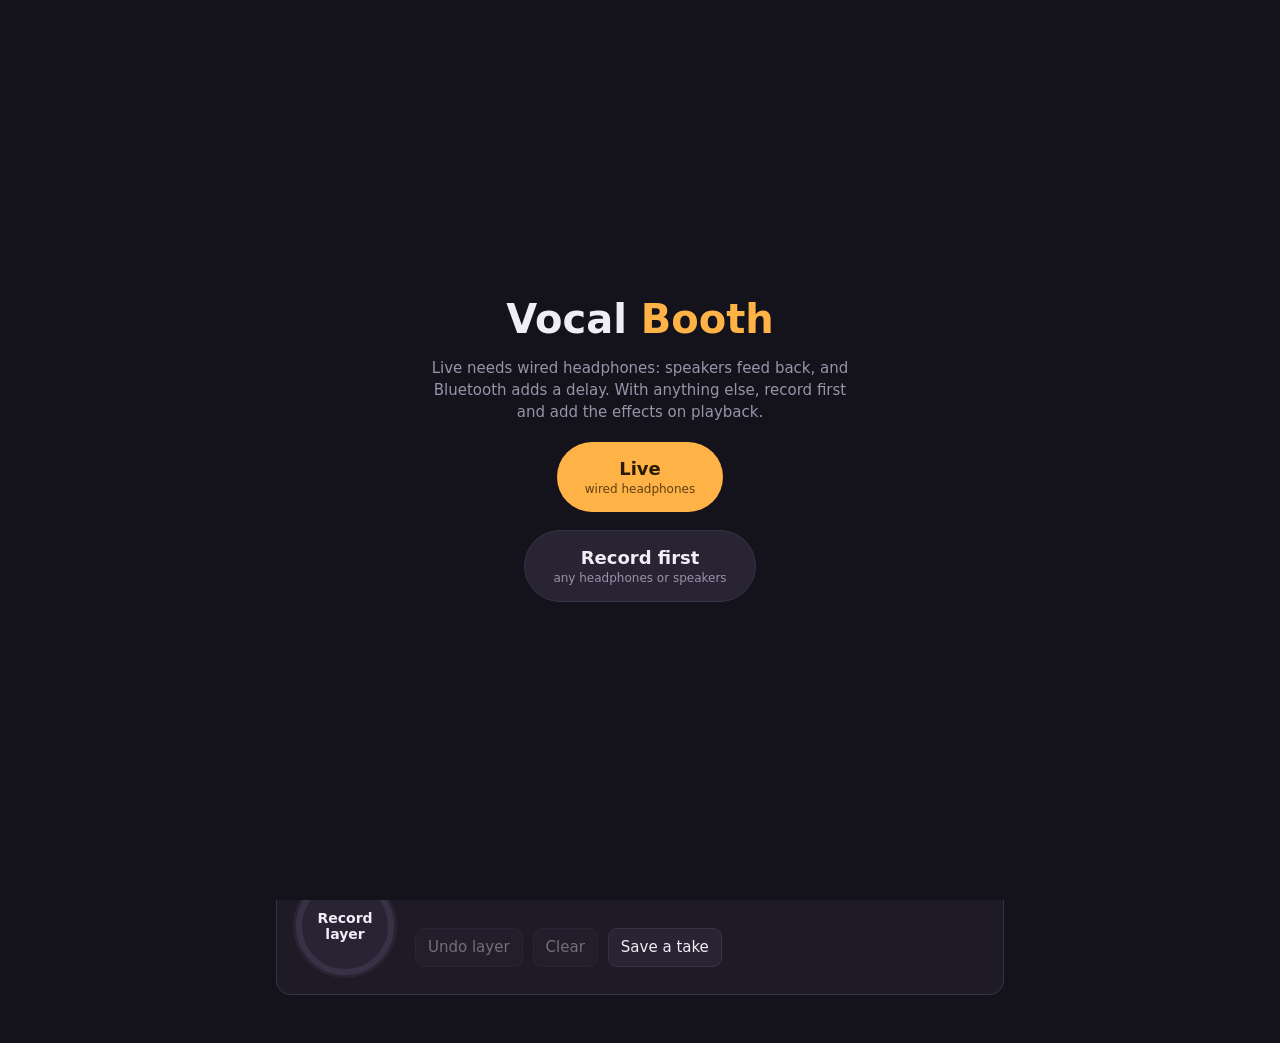
==== commit 52b5d774: "Add a More panel: choir variations, thicken, echo, polish, noise cleanup, automatic note finding Als" ====
--- a/index.html
+++ b/index.html
@@ -66,6 +66,19 @@
 .btn[disabled]{opacity:.4;cursor:default}
 .grow{flex:1}
 
+details.panel summary{cursor:pointer;font:700 16px var(--display);list-style:none;display:flex;justify-content:space-between;align-items:center}
+details.panel summary::-webkit-details-marker{display:none}
+details.panel summary::after{content:"Open";font:600 12px var(--body);color:var(--dim);border:1px solid var(--line);border-radius:999px;padding:4px 12px}
+details.panel[open] summary::after{content:"Close"}
+details.panel summary small{font:400 13px var(--body);color:var(--dim);margin-left:10px}
+.more{display:flex;flex-direction:column;gap:18px;margin-top:16px}
+.more .pad{background:var(--panel2)}
+.more .pad[aria-pressed="true"]{background:var(--accent)}
+.controls.two{grid-template-columns:repeat(2,1fr)}
+@media(max-width:560px){.controls.two{grid-template-columns:1fr}}
+.sw{display:flex;gap:10px;align-items:flex-start}
+.sw input{margin-top:4px;accent-color:var(--accent)}
+.sw b{display:block}.sw span{color:var(--dim);font-size:13px}
 /* looper */
 .looper{display:flex;gap:18px;align-items:center;flex-wrap:wrap}
 .loopbtn{position:relative;width:104px;height:104px;border-radius:50%;border:none;background:var(--panel2);flex:none;display:grid;place-items:center}
@@ -177,6 +190,29 @@
       <button class="btn" id="findkey">Already sang it? Find the note for me</button>
     </div>
   </section>
+
+  <details class="panel" id="more">
+    <summary><span>More<small>choirs, thicken, echo, polish</small></span></summary>
+    <div class="more">
+      <div class="label">Choirs</div>
+      <div class="pads" id="pads2" aria-label="Choir sounds"></div>
+      <div class="controls two">
+        <div class="ctl">
+          <div class="row"><label class="label" for="thick">Thicken</label><output id="thickOut"></output></div>
+          <input type="range" id="thick" min="0" max="100" value="0">
+          <span class="hint" style="margin:0">Adds two more of you, left and right. Works on any sound.</span>
+        </div>
+        <div class="ctl">
+          <div class="row"><label class="label" for="echo">Echo</label><output id="echoOut"></output></div>
+          <input type="range" id="echo" min="0" max="100" value="0">
+          <span class="hint" style="margin:0">Repeats that trail off after each phrase.</span>
+        </div>
+      </div>
+      <label class="sw"><input type="checkbox" id="polish"><div><b>Studio polish</b><span>Evens out loud and quiet parts and adds clarity, like a finished record.</span></div></label>
+      <label class="sw"><input type="checkbox" id="gate"><div><b>Hide room noise</b><span>Fades out hiss and background sound between phrases.</span></div></label>
+      <label class="sw"><input type="checkbox" id="autokey"><div><b>Find my note automatically</b><span>Sing as you please. Record first: it sets the note the moment you stop recording. Live: it keeps listening and adjusts.</span></div></label>
+    </div>
+  </details>
 
   <section class="panel" id="tapePanel" hidden>
     <div class="looper">
@@ -238,7 +274,7 @@
     this.lastMidi = 0; this.rawMidi = 0; this.slope = 0; this.jump = 0; this.hold = 0;
     // tuning
     this.key = 0; this.scale = [1,0,1,0,1,1,0,1,0,1,0,1]; this.chrom = false;
-    this.tune = 1; this.sc = 0; this.note = -1; this.dry = 0; this.shift = 0; this.fsh = 1;
+    this.tune = 1; this.sc = 0; this.note = -1; this.dry = 0; this.shift = 0; this.fsh = 1; this.gate = false; this.env = 0; this.gg = 1;
     this.voices = [];
     // input filter
     this.hpX = 0; this.hpY = 0; this.hpA = Math.exp(-2 * Math.PI * 70 / sr);
@@ -271,12 +307,18 @@
       this.key = m.key; this.scale = m.scale; this.chrom = m.scale.every(x => x);
       this.tune = m.tune; this.dry = m.shift ? 0 : m.dry;
       this.shift = m.shift || 0; this.fsh = Math.pow(2, this.shift * 0.35 / 12); // voice character follows the pitch a little
-      if (m.voices) this.voices = m.voices.map(v => {
-        const a = (v.pan + 1) * Math.PI / 4;
-        return { mode: v.mode, val: v.val, cents: v.cents || 0, formant: v.formant || 1, lead: !!v.lead,
-                 gl: Math.cos(a) * v.gain * 1.414, gr: Math.sin(a) * v.gain * 1.414, ratio: 1, next: 0, c: NaN };
-      });
-      this.note = -1;
+      this.gate = !!m.gate;
+      if (m.voices) {
+        const keep = m.voices.length === this.voices.length; // same shape: update in place, no click
+        this.voices = m.voices.map((v, i) => {
+          const a = (v.pan + 1) * Math.PI / 4, old = keep ? this.voices[i] : null;
+          return { mode: v.mode, val: v.val, cents: v.cents || 0, formant: v.formant || 1, lead: !!v.lead,
+                   dl: (v.delay || 0) * sampleRate / 1000,
+                   gl: Math.cos(a) * v.gain * 1.414, gr: Math.sin(a) * v.gain * 1.414,
+                   ratio: old ? old.ratio : 1, next: old ? old.next : 0, c: old ? old.c : NaN };
+        });
+        if (!keep) this.note = -1;
+      }
     } else if (m.type === 'loop') this.loopPress();
     else if (m.type === 'undo') this.undo();
     else if (m.type === 'clear') { this.layers = []; this.state = 'empty'; this.recTarget = 0; this.recGain = 0; this.loopLen = 0; }
@@ -378,7 +420,7 @@
     if (!voiced && !v.lead) { v.next += P; return; }
     const ratio = voiced ? v.ratio : f;
     v.next += P / ratio;
-    const ideal = this.w - P - 3;
+    const ideal = this.w - P - 3 - v.dl;
     let c = v.c;
     if (!(c > ideal - 6 * P && c < ideal + 2 * P)) c = ideal; else c += Math.floor((ideal - c) / P) * P;
     v.c = c;
@@ -405,8 +447,14 @@
         else if (this.ts === 'play') { raw = this.tape[this.tp++]; if (this.tp >= this.tapeLen) { this.tp = 0; if (this.once) this.ts = 'idle'; } }
         else raw = 0;
       }
-      const x = raw - this.hpX + this.hpA * this.hpY; this.hpX = raw; this.hpY = x; // high-pass
+      let x = raw - this.hpX + this.hpA * this.hpY; this.hpX = raw; this.hpY = x; // high-pass
       const ax = x < 0 ? -x : x; if (ax > this.peak) this.peak = ax;
+      if (this.gate) { // fade out the room between phrases
+        this.env = ax > this.env ? ax : this.env * 0.99985;
+        const tg = this.env > 0.01 ? 1 : this.env < 0.005 ? 0.06 : this.gg;
+        this.gg += (tg - this.gg) * (tg > this.gg ? 0.004 : 0.0003);
+        x *= this.gg;
+      }
       this.inBuf[this.w & this.mask] = x; this.w++;
       this.dacc += x;
       if (++this.dcnt === this.D) { this.dBuf[this.dw & this.dmask] = this.dacc / this.D; this.dw++; this.dacc = 0; this.dcnt = 0; }
@@ -453,8 +501,12 @@
     const a = inputs[0], o = outputs[0]; if (!a || !a[0]) return true;
     const L = a[0], R = a[1] || a[0];
     for (let i = 0; i < L.length; i++) {
-      o[0][i] = L[i]; if (o[1]) o[1][i] = R[i];
-      if (this.on) { this.buf[this.n++] = L[i]; this.buf[this.n++] = R[i]; if (this.n >= 8192) this.flush(); }
+      // safety limiter: untouched below 0.7, rounded off above, never clips
+      let l = L[i], r = R[i]; const al = l < 0 ? -l : l, ar = r < 0 ? -r : r;
+      if (al > 0.7) l = (l < 0 ? -1 : 1) * (0.7 + 0.29 * Math.tanh((al - 0.7) / 0.29));
+      if (ar > 0.7) r = (r < 0 ? -1 : 1) * (0.7 + 0.29 * Math.tanh((ar - 0.7) / 0.29));
+      o[0][i] = l; if (o[1]) o[1][i] = r;
+      if (this.on) { this.buf[this.n++] = l; this.buf[this.n++] = r; if (this.n >= 8192) this.flush(); }
     }
     return true;
   }
@@ -479,7 +531,31 @@
   { id:'oct',    name:'Octaves',   desc:'You, plus a low and a high double',       tune:100, verb:32, voices:[lead(), {mode:'semi',val:-12,pan:-.3,gain:.7,formant:.95}, {mode:'semi',val:12,pan:.3,gain:.3}] },
 ];
 
-let ctx, vox, tap, wet, master, stream, src, preset = PRESETS[2];
+// Choir variations. Each voice sits a few milliseconds behind the last, like real singers.
+const d = (val, pan, gain, delay, o = {}) => ({ mode:'deg', val, pan, gain, delay, ...o });
+const CHOIRS = [
+  { id:'cathedral', name:'Cathedral', desc:'The choir in a giant stone hall', tune:100, verb:85,
+    voices:[lead({gain:.8}), d(0,-.9,.4,18,{cents:-10}), d(0,.9,.4,27,{cents:10}), d(2,-.6,.5,12), d(4,.6,.5,22), d(-7,0,.6,30), d(-3,-.3,.4,16), d(7,.3,.2,35)] },
+  { id:'monks', name:'Monks', desc:'Low, dark voices underneath you', tune:100, verb:60,
+    voices:[lead({gain:.7}), d(-7,0,.8,20,{formant:.92}), d(-3,-.6,.6,14,{formant:.94}), d(-5,.6,.55,26,{formant:.94}), d(-14,0,.35,32,{formant:.9})] },
+  { id:'angels', name:'Angels', desc:'High, airy voices floating above', tune:100, verb:65,
+    voices:[lead({gain:.7}), d(2,-.7,.5,12,{formant:1.05}), d(4,.7,.5,20,{formant:1.05}), d(7,0,.45,28,{formant:1.08}), d(9,-.4,.3,34,{formant:1.1}), d(11,.4,.22,40,{formant:1.1})] },
+  { id:'crowd', name:'Crowd', desc:'Lots of you on the same note. No harmonies, so it never clashes', tune:60, verb:35,
+    voices:[lead({gain:.8}), d(0,-1,.5,11,{cents:-14}), d(0,1,.5,19,{cents:13}), d(0,-.5,.45,29,{cents:7,formant:1.04}), d(0,.5,.45,37,{cents:-8,formant:.96}), d(0,-.2,.4,46,{cents:19,formant:.93}), d(0,.2,.4,24,{cents:-20,formant:1.07})] },
+  { id:'fifths', name:'Open Fifths', desc:'Hollow and huge, like a chant', tune:100, verb:50,
+    voices:[lead(), d(4,-.6,.55,14), d(-3,.6,.55,22), d(-7,0,.6,30), d(7,0,.25,18)] },
+  { id:'lush', name:'Lush', desc:'Rich, jazzy stacked chords', tune:100, verb:50,
+    voices:[lead({gain:.85}), d(2,-.7,.5,12), d(4,.7,.45,20), d(6,-.4,.4,28), d(8,.4,.3,34), d(-7,0,.55,24)] },
+  { id:'stadium', name:'Stadium', desc:'Octaves and harmonies, everything at once', tune:100, verb:55,
+    voices:[lead({gain:.9}), d(-7,-.3,.6,22), d(7,.3,.3,16), d(2,-.8,.45,12), d(4,.8,.45,26), d(-3,0,.45,32), d(-5,-.5,.35,38), d(9,.5,.2,30), d(0,-1,.35,15,{cents:-9}), d(0,1,.35,21,{cents:9})] },
+  { id:'soft', name:'Soft Choir', desc:'Gentle tuning with a quiet choir behind you', tune:45, verb:45,
+    voices:[lead(), d(2,-.7,.3,20), d(4,.7,.28,30), d(-7,0,.35,36), d(0,-.9,.3,14,{cents:-8}), d(0,.9,.3,24,{cents:8})] },
+  { id:'giants', name:'Giants', desc:'The choir, but everyone is enormous', tune:100, verb:55,
+    voices:[lead({formant:.86,gain:.9}), d(2,-.6,.55,14,{formant:.86}), d(4,.6,.5,24,{formant:.86}), d(-7,0,.7,30,{formant:.84}), d(-3,-.3,.45,36,{formant:.85})] },
+  { id:'kids', name:'Kids Choir', desc:'Small, bright voices', tune:100, verb:45,
+    voices:[lead({formant:1.18,gain:.9}), d(2,-.7,.55,13,{formant:1.2}), d(4,.7,.5,22,{formant:1.2}), d(7,0,.4,30,{formant:1.22}), d(0,-.4,.4,18,{cents:12,formant:1.16})] },
+];
+let ctx, vox, tap, wet, master, stream, src, preset = PRESETS[2], echoSend, polishIn, polishOut;
 let keyFind = null, taking = false, takeChunks = [];
 let mode = 'live', tapeState = 'idle', tapeLen = 0, rendering = 0;
 
@@ -491,6 +567,13 @@
   b.onclick = () => choose(p);
   $('pads').appendChild(b);
 });
+CHOIRS.forEach(p => {
+  const b = document.createElement('button');
+  b.className = 'pad'; b.dataset.id = p.id; b.setAttribute('aria-pressed', false);
+  b.innerHTML = `<span class="top"><b>${p.name}</b></span><em>${p.desc}</em>`;
+  b.onclick = () => choose(p);
+  $('pads2').appendChild(b);
+});
 NOTES.forEach((n, i) => $('key').add(new Option(n, i)));
 let refMidi = 48; // the starting note, C3..B3 by default
 try { const s = JSON.parse(localStorage.vb || '{}'); if (s.ref) refMidi = s.ref; if (s.scale) $('scale').value = s.scale; } catch {}
@@ -500,13 +583,20 @@
   $('tuneOut').textContent = +$('tune').value === 0 ? 'off' : +$('tune').value === 100 ? 'hard' : $('tune').value;
   const ps = +$('pitch').value; $('pitchOut').textContent = ps === 0 ? 'normal' : Math.abs(ps) === 12 ? (ps > 0 ? 'one octave higher' : 'one octave lower') : Math.abs(ps) + (ps > 0 ? ' higher' : ' lower');
   $('verbOut').textContent = $('verb').value; $('volOut').textContent = $('vol').value;
+  $('thickOut').textContent = +$('thick').value ? $('thick').value : 'off'; $('echoOut').textContent = +$('echo').value ? $('echo').value : 'off';
   try { localStorage.vb = JSON.stringify({ ref: refMidi, scale: $('scale').value }); } catch {}
   if (!vox) return;
   const t = ctx.currentTime;
   wet.gain.setTargetAtTime(Math.pow($('verb').value / 100, 1.5) * 0.9, t, 0.05);
   master.gain.setTargetAtTime(Math.pow($('vol').value / 100, 2) * 1.4, t, 0.03);
-  vox.port.postMessage({ type:'params', key:+$('key').value, scale:SCALES[$('scale').value],
-    tune: $('tune').value / 100, shift: +$('pitch').value, dry: preset.dry || 0, voices: withVoices ? preset.voices : null });
+  echoSend.gain.setTargetAtTime(Math.pow($('echo').value / 100, 1.3) * 0.6, t, 0.05);
+  // voices: the sound's own, a plain voice if a dry sound is pitch-shifted, plus the Thicken doubles
+  const th = $('thick').value / 100, shift = +$('pitch').value;
+  let voices = preset.voices;
+  if (!voices.length && shift) voices = [lead()];
+  if (th > 0) voices = [...voices, d(0, -1, th * 0.7, 16, { cents: -11 }), d(0, 1, th * 0.7, 25, { cents: 11 })];
+  vox.port.postMessage({ type:'params', key:+$('key').value, scale:SCALES[$('scale').value], gate: $('gate').checked,
+    tune: $('tune').value / 100, shift, dry: preset.dry || 0, voices });
 }
 function choose(p) {
   preset = p; $('tune').value = p.tune; $('verb').value = p.verb;
@@ -514,7 +604,9 @@
   send(true);
 }
 $('pitch0').onclick = () => { $('pitch').value = 0; send(false); };
-['pitch','tune','verb','vol'].forEach(id => $(id).oninput = () => send(false));
+$('gate').onchange = () => send(false);
+$('polish').onchange = () => wirePolish();
+['pitch','tune','verb','vol','thick','echo'].forEach(id => $(id).oninput = () => send(false));
 // ---- starting note: a reference tone to sing from; it also sets the key everything is tuned to ----
 let drone = null, ringing = [];
 const hz = m => 440 * Math.pow(2, (m - 69) / 12);
@@ -575,6 +667,11 @@
   const cur = stream.getAudioTracks()[0].getSettings().deviceId, sel = $('mic');
   sel.innerHTML = ''; devs.forEach(d => sel.add(new Option(d.label || 'Microphone', d.deviceId, false, d.deviceId === cur)));
 }
+function wirePolish() {
+  if (!master) return;
+  master.disconnect(); polishOut.disconnect();
+  if ($('polish').checked) { master.connect(polishIn); polishOut.connect(tap); } else master.connect(tap);
+}
 async function start() {
   ctx = new AudioContext({ latencyHint: 0 });
   const url = 'data:text/javascript;base64,' + btoa(unescape(encodeURIComponent($('worklet').textContent)));
@@ -584,7 +681,18 @@
   const verb = ctx.createConvolver(); verb.buffer = makeIR(2.6);
   wet = ctx.createGain(); master = ctx.createGain(); wet.gain.value = 0; master.gain.value = 0;
   vox.connect(master); vox.connect(verb); verb.connect(wet); wet.connect(master);
-  master.connect(tap); tap.connect(ctx.destination);
+  // echo: a filtered repeat that feeds back into itself
+  echoSend = ctx.createGain(); echoSend.gain.value = 0;
+  const dly = ctx.createDelay(1), elp = ctx.createBiquadFilter(), efb = ctx.createGain();
+  dly.delayTime.value = 0.33; elp.frequency.value = 2600; efb.gain.value = 0.4;
+  vox.connect(echoSend).connect(dly).connect(elp).connect(master); elp.connect(efb).connect(dly); elp.connect(verb);
+  // studio polish: cut rumble and mud, add air, even out the level
+  const f = (type, freq, gain, q) => { const b = ctx.createBiquadFilter(); b.type = type; b.frequency.value = freq; if (gain) b.gain.value = gain; if (q) b.Q.value = q; return b; };
+  polishIn = f('highpass', 90); const mud = f('peaking', 280, -3, 1), air = f('highshelf', 7500, 5), comp = ctx.createDynamicsCompressor();
+  comp.threshold.value = -24; comp.knee.value = 12; comp.ratio.value = 4; comp.attack.value = 0.005; comp.release.value = 0.15;
+  polishOut = ctx.createGain(); polishOut.gain.value = 1.3;
+  polishIn.connect(mud).connect(air).connect(comp).connect(polishOut);
+  tap.connect(ctx.destination); wirePolish();
   vox.port.onmessage = e => onStatus(e.data);
   vox.port.postMessage({ type: 'mode', mode });
   tap.port.onmessage = e => takeChunks.push(e.data);
@@ -631,6 +739,7 @@
     nd.classList.toggle('good', Math.abs(off) < 0.15);
     if (keyFind) keyFind.h[((Math.round(s.midi) % 12) + 12) % 12]++;
   }
+  autoKey(s);
   loopState = s.state;
   const lb = $('loop'); lb.classList.toggle('rec', s.state === 'rec' || s.state === 'dub');
   $('loopLabel').innerHTML = { empty:'Record<br>layer', rec:'Tap to<br>loop it', play:'Add<br>layer', dub:'Tap when<br>done' }[s.state];
@@ -657,6 +766,37 @@
 $('clear').onclick = () => vox.port.postMessage({ type: 'clear' });
 
 // ---- find my key: listen for 10 s, match the notes sung against major/minor profiles ----
+const PROF = { major:[6.35,2.23,3.48,2.33,4.38,4.09,2.52,5.19,2.39,3.66,2.29,2.88], minor:[6.33,2.68,3.52,5.38,2.6,3.53,2.54,4.75,3.98,2.69,3.34,3.17] };
+function keyFit(h, k, sc) { // how well the notes sung match a key
+  const p = PROF[sc]; if (!p) return -2;
+  let mh = 0, mp = 0; for (let i = 0; i < 12; i++) { mh += h[i] / 12; mp += p[i] / 12; }
+  let a = 0, b = 0, c = 0; for (let i = 0; i < 12; i++) { const x = h[(i + k) % 12] - mh, y = p[i] - mp; a += x * y; b += x * x; c += y * y; }
+  return a / Math.sqrt(b * c || 1);
+}
+function bestKey(h) {
+  let best = -2, bk = 0, bs = 'major';
+  for (let k = 0; k < 12; k++) for (const sc of ['major', 'minor']) { const v = keyFit(h, k, sc); if (v > best) { best = v; bk = k; bs = sc; } }
+  return { bk, bs, best };
+}
+// automatic version: while recording (Record first) or all the time (Live)
+let autoH = Array(12).fill(0), autoN = 0, lastTs = 'idle';
+function autoKey(s) {
+  if (!$('autokey').checked || keyFind) { lastTs = s.ts; return; }
+  const apply = (r, why) => { $('scale').value = r.bs; setRef(48 + r.bk, false);
+    $('keyhint').textContent = `${why}: ${NOTES[r.bk]}, ${r.bs === 'major' ? 'bright' : 'dark'}.`; };
+  const total = () => autoH.reduce((a, b) => a + b, 0), pc = ((Math.round(s.midi) % 12) + 12) % 12;
+  if (mode === 'tape') {
+    if (s.ts === 'rec') { if (lastTs !== 'rec') autoH.fill(0); if (s.midi > 0) autoH[pc]++; }
+    else if (lastTs === 'rec' && total() > 40) apply(bestKey(autoH), 'Found your note from the recording');
+  } else {
+    for (let i = 0; i < 12; i++) autoH[i] *= 0.9992; // forget slowly, about 20 seconds
+    if (s.midi > 0) autoH[pc]++;
+    if (++autoN >= 90) { autoN = 0;
+      if (total() > 80) { const r = bestKey(autoH), now = keyFit(autoH, +$('key').value, $('scale').value);
+        if ((r.bk !== +$('key').value || r.bs !== $('scale').value) && r.best > now + 0.08) apply(r, 'Following your singing'); } }
+  }
+  lastTs = s.ts;
+}
 $('findkey').onclick = () => {
   if (keyFind || !vox) return;
   if (mode === 'tape' && tapeLen && tapeState === 'idle') tapeCmd('play'); // listen to the recording
@@ -665,11 +805,7 @@
     if (left > 0) { $('keyhint').textContent = `Sing your melody… ${left--}`; setTimeout(tick, 1000); return; }
     const h = keyFind.h; keyFind = null;
     if (h.reduce((a, b) => a + b, 0) < 40) { $('keyhint').textContent = "Didn't hear enough singing. Try again."; return; }
-    const maj = [6.35,2.23,3.48,2.33,4.38,4.09,2.52,5.19,2.39,3.66,2.29,2.88], min = [6.33,2.68,3.52,5.38,2.6,3.53,2.54,4.75,3.98,2.69,3.34,3.17];
-    const corr = (p, k) => { let mh = 0, mp = 0; for (let i = 0; i < 12; i++) { mh += h[i] / 12; mp += p[i] / 12; }
-      let a = 0, b = 0, c = 0; for (let i = 0; i < 12; i++) { const x = h[(i + k) % 12] - mh, y = p[i] - mp; a += x * y; b += x * x; c += y * y; } return a / Math.sqrt(b * c || 1); };
-    let best = -2, bk = 0, bs = 'major';
-    for (let k = 0; k < 12; k++) { const a = corr(maj, k), b = corr(min, k); if (a > best) { best = a; bk = k; bs = 'major'; } if (b > best) { best = b; bk = k; bs = 'minor'; } }
+    const { bk, bs } = bestKey(h);
     $('scale').value = bs; setRef(48 + bk, false);
     $('keyhint').textContent = `Found it: ${NOTES[bk]}, ${bs === 'major' ? 'bright' : 'dark'}. Everything is tuned to that now.`;
   };
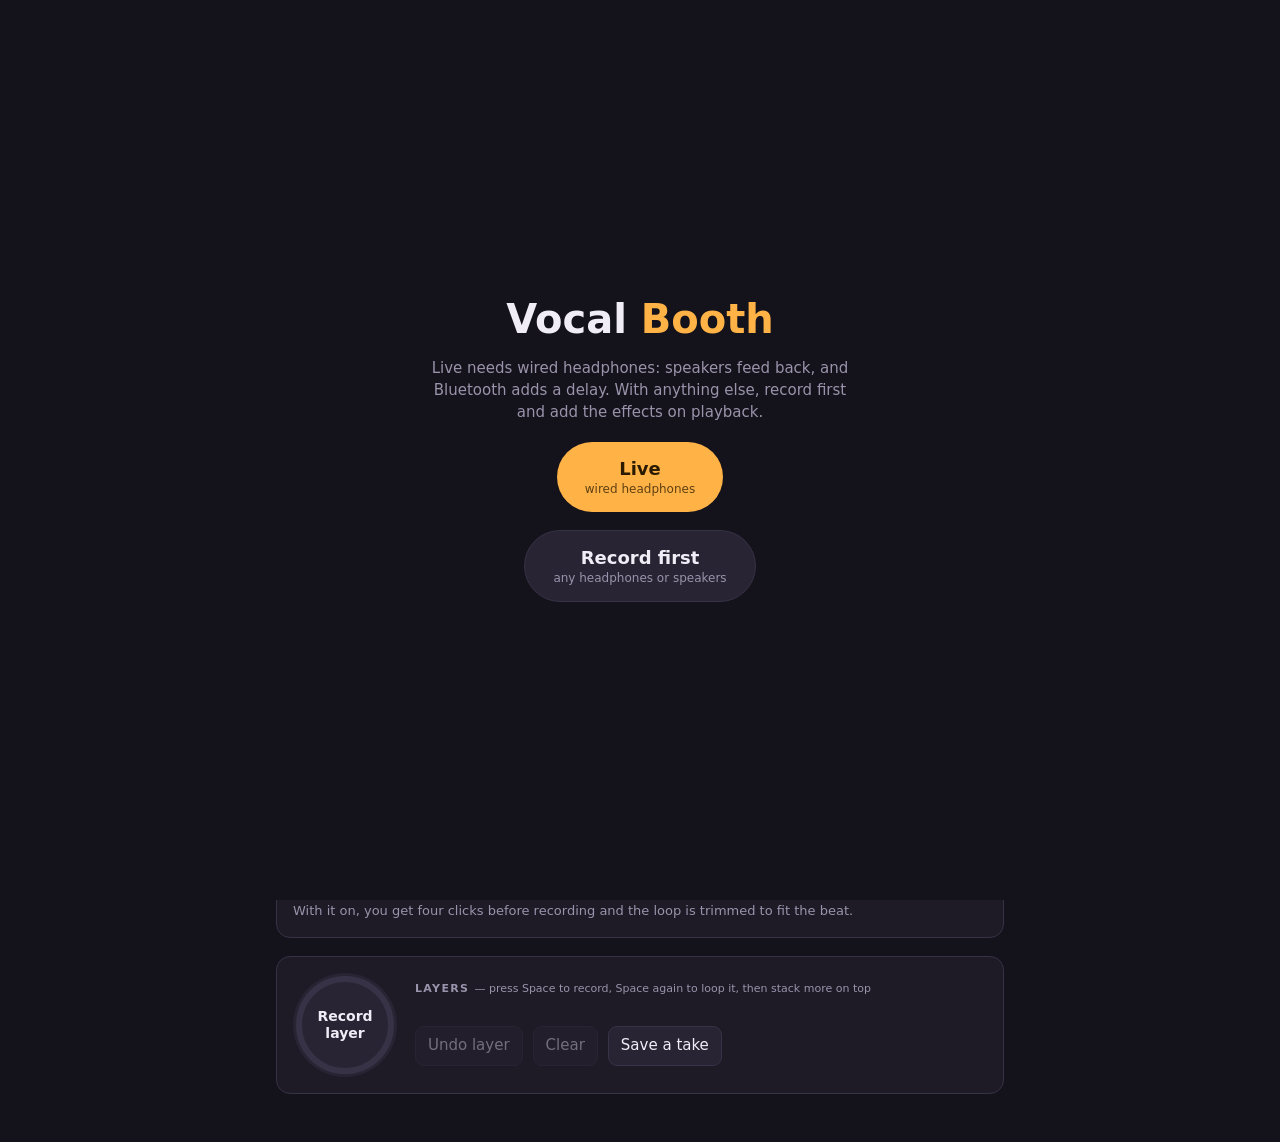
==== commit dfa99a05: "Add layers with per-layer sounds, solo and mute, plus a metronome Record-first mode now records any " ====
--- a/index.html
+++ b/index.html
@@ -79,6 +79,20 @@
 .sw{display:flex;gap:10px;align-items:flex-start}
 .sw input{margin-top:4px;accent-color:var(--accent)}
 .sw b{display:block}.sw span{color:var(--dim);font-size:13px}
+.tracks{display:flex;flex-direction:column;gap:8px;margin-top:14px}
+.tracks:empty{display:none}
+.trk{display:flex;gap:8px;align-items:center;background:var(--panel2);border:1px solid var(--line);border-radius:10px;padding:6px 8px}
+.trk.sel{border-color:var(--accent)}
+.trk.recg{border-color:var(--rec)}
+.trk .tname{flex:1;min-width:0;background:none;border:none;text-align:left;padding:4px 6px;display:flex;gap:10px;align-items:baseline}
+.trk .tname span{color:var(--dim);font-size:13px;white-space:nowrap;overflow:hidden;text-overflow:ellipsis}
+.trk.sel .tname b{color:var(--accent)}
+.trk input[type=range]{width:90px;flex:none}
+.btn.sm{padding:4px 10px;font-size:12px;background:var(--panel)}
+.btn.sm.on{background:var(--accent);border-color:var(--accent);color:var(--accent-ink);font-weight:700}
+@media(max-width:560px){.trk{flex-wrap:wrap}.trk .tname{flex-basis:100%}}
+details.fix{margin-top:14px}
+details.fix summary{cursor:pointer;color:var(--dim);font-size:13px}
 /* looper */
 .looper{display:flex;gap:18px;align-items:center;flex-wrap:wrap}
 .loopbtn{position:relative;width:104px;height:104px;border-radius:50%;border:none;background:var(--panel2);flex:none;display:grid;place-items:center}
@@ -214,21 +228,39 @@
     </div>
   </details>
 
+  <section class="panel">
+    <div class="keyrow">
+      <label style="display:flex;gap:8px;align-items:center;font-weight:600"><input type="checkbox" id="metro"> Metronome</label>
+      <input type="range" id="bpm" min="50" max="200" value="90" class="grow" aria-label="Tempo">
+      <output id="bpmOut" style="font:12px var(--mono);color:var(--dim);min-width:8ch;text-align:right"></output>
+    </div>
+    <div class="hint" id="metroHint">With it on, you get four clicks before recording and the loop is trimmed to fit the beat.</div>
+  </section>
+
   <section class="panel" id="tapePanel" hidden>
     <div class="looper">
-      <button class="loopbtn" id="tape" aria-label="Record or play">
+      <button class="loopbtn" id="tape" aria-label="Record, play or stop">
         <svg viewBox="0 0 104 104"><circle class="track" cx="52" cy="52" r="46"/><circle class="prog" id="tprog" cx="52" cy="52" r="46"/></svg>
         <span id="tapeLabel">Record</span>
       </button>
       <div class="loopinfo">
         <div class="hint" id="tapeHint" style="margin:0">Press Space and sing. You won't hear yourself while recording.</div>
         <div class="btnrow">
-          <button class="btn" id="rerec" disabled>Record again</button>
-          <button class="btn" id="render" disabled>Save with effects</button>
+          <button class="btn" id="addlayer" disabled>+ Record another layer</button>
+          <button class="btn" id="render" disabled>Save the mix</button>
           <span id="dl2"></span>
         </div>
       </div>
     </div>
+    <div class="tracks" id="tracks"></div>
+    <details class="fix">
+      <summary>Layers sound out of time with each other?</summary>
+      <div class="ctl" style="margin-top:10px">
+        <div class="row"><label class="label" for="sync">Timing fix</label><output id="syncOut"></output></div>
+        <input type="range" id="sync" min="0" max="500" value="0">
+        <span class="hint" style="margin:0">Headphones, Bluetooth especially, play sound late, so a new layer lands late. Drag this while the loop plays until the layers line up. It only needs setting once.</span>
+      </div>
+    </details>
   </section>
 
   <section class="panel" id="loopPanel">
@@ -283,24 +315,26 @@
     this.maxLen = Math.floor(sr * 60); this.state = 'empty';
     this.layers = []; this.loopLen = 0; this.pos = 0;
     this.recGain = 0; this.recTarget = 0; this.recStep = 1 / (0.012 * sr);
-    // record-first mode: a dry tape that replaces the mic as the engine's input
-    this.mode = 'live'; this.ts = 'idle'; this.tape = null; this.tapeLen = 0; this.tp = 0; this.once = false;
+    // layer mode: a dry tape replaces the mic, looping against the shared clock (currentFrame)
+    this.mode = 'live'; this.rec = false; this.playing = false; this.armed = false; this.capt = false;
+    this.tape = null; this.tapeLen = 0; this.t0 = 0; this.tLoop = 0; this.off = 0;
     this.port.onmessage = e => this.msg(e.data);
   }
-  tapeStop() {
-    if (this.ts === 'rec') {
-      const n = this.tapeLen, f = Math.min(Math.floor(0.01 * sampleRate), n >> 1);
-      if (n < sampleRate * 0.3) this.tapeLen = 0;
-      else for (let i = 0; i < f; i++) { this.tape[i] *= i / f; this.tape[n - 1 - i] *= i / f; }
-    }
-    this.ts = 'idle';
+  report() {
+    this.port.postMessage({ midi: this.voiced ? this.lastMidi : -1, note: this.note, peak: this.peak, state: this.state,
+      ts: this.capt ? 'rec' : this.playing ? 'play' : 'idle', tlen: this.tapeLen, armed: this.armed,
+      layers: this.layers.length, prog: this.state === 'rec' ? this.pos / this.maxLen : (this.loopLen ? this.pos / this.loopLen : 0) });
+    this.peak = 0;
   }
   msg(m) {
-    if (m.type === 'mode') { this.tapeStop(); this.mode = m.mode; this.msg({ type: 'clear' }); return; }
+    if (m.type === 'mode') { this.rec = false; this.playing = false; this.capt = false; this.mode = m.mode; this.msg({ type: 'clear' }); return; }
     if (m.type === 'tape') {
-      if (m.cmd === 'rec') { if (!this.tape) this.tape = new Float32Array(Math.floor(sampleRate * 120)); this.tapeLen = 0; this.ts = 'rec'; }
-      else if (m.cmd === 'stop') this.tapeStop();
-      else if (this.tapeLen) { this.tapeStop(); this.tp = 0; this.once = m.cmd === 'once'; this.ts = 'play'; }
+      if (m.cmd === 'rec') { this.tape = new Float32Array(m.max); this.tapeLen = 0; this.t0 = m.t0; this.tLoop = m.loopLen; this.off = m.off;
+        this.rec = true; this.capt = true; this.armed = true; this.playing = m.loopLen > 0; }
+      else if (m.cmd === 'recstop') { this.rec = false; this.capt = false; this.report(); }
+      else if (m.cmd === 'play') { this.t0 = m.t0; this.tLoop = m.loopLen; this.off = m.off; this.playing = true; }
+      else if (m.cmd === 'off') this.off = m.off;
+      else if (m.cmd === 'stop') { this.rec = false; this.capt = false; this.playing = false; }
       return;
     }
     if (m.type === 'params') {
@@ -440,12 +474,19 @@
     const inp = inputs[0] && inputs[0][0], out = outputs[0], oL = out[0], oR = out[1] || out[0], n = oL.length;
     const vs = this.voices, nv = vs.length;
     for (let i = 0; i < n; i++) {
-      let raw = inp ? inp[i] : 0;
-      const recording = this.ts === 'rec';
+      let raw = inp ? inp[i] : 0, recording = false; // recording = listen to the mic but stay silent
       if (this.mode === 'tape') {
-        if (recording) { this.tape[this.tapeLen++] = raw; if (this.tapeLen >= this.tape.length) this.tapeStop(); }
-        else if (this.ts === 'play') { raw = this.tape[this.tp++]; if (this.tp >= this.tapeLen) { this.tp = 0; if (this.once) this.ts = 'idle'; } }
-        else raw = 0;
+        const fr = currentFrame + i - this.t0; let sv = 0;
+        if (this.rec) {
+          if (fr >= this.tape.length) { this.rec = false; this.capt = false; }
+          else { if (fr >= 0) { this.tape[fr] = raw; this.tapeLen = fr + 1; }
+            if (!this.tLoop || fr < this.tLoop) { sv = raw; recording = true; } else this.capt = false; } // past the loop end: keep the tail, start playing
+        } else if (!this.playing) { sv = raw; recording = true; } // idle: still show the mic's level and pitch
+        if (!recording && this.playing && fr >= 0 && this.tLoop) {
+          const pos = fr % this.tLoop, ti = pos + this.off, e = Math.min(pos, this.tLoop - 1 - pos);
+          if (ti < this.tapeLen) sv = this.tape[ti] * (e < 480 ? e / 480 : 1); // short fade at the loop seam
+        }
+        raw = sv;
       }
       let x = raw - this.hpX + this.hpA * this.hpY; this.hpX = raw; this.hpY = x; // high-pass
       const ax = x < 0 ? -x : x; if (ax > this.peak) this.peak = ax;
@@ -482,10 +523,7 @@
     this.rep += n;
     if (this.rep >= 1024) {
       this.rep = 0;
-      this.port.postMessage({ midi: this.voiced ? this.lastMidi : -1, note: this.note, peak: this.peak, state: this.state,
-        ts: this.ts, tlen: this.tapeLen / sampleRate, tprog: this.ts === 'rec' ? this.tapeLen / (sampleRate * 120) : (this.tapeLen ? this.tp / this.tapeLen : 0),
-        layers: this.layers.length, prog: this.state === 'rec' ? this.pos / this.maxLen : (this.loopLen ? this.pos / this.loopLen : 0) });
-      this.peak = 0;
+      this.report();
     }
     return true;
   }
@@ -555,58 +593,70 @@
   { id:'kids', name:'Kids Choir', desc:'Small, bright voices', tune:100, verb:45,
     voices:[lead({formant:1.18,gain:.9}), d(2,-.7,.55,13,{formant:1.2}), d(4,.7,.5,22,{formant:1.2}), d(7,0,.4,30,{formant:1.22}), d(0,-.4,.4,18,{cents:12,formant:1.16})] },
 ];
-let ctx, vox, tap, wet, master, stream, src, preset = PRESETS[2], echoSend, polishIn, polishOut;
+let ctx, vox, tap, master, stream, src, verbNode, echoIn, polishIn, polishOut;
 let keyFind = null, taking = false, takeChunks = [];
-let mode = 'live', tapeState = 'idle', tapeLen = 0, rendering = 0;
+let mode = 'live';
+// Every channel (the live voice, and each recorded layer) has its own sound settings and its own engine.
+const newSet = (o = {}) => ({ preset: PRESETS[2], pitch: 0, tune: 100, verb: 22, thick: 0, echo: 0, vol: 100, mute: false, solo: false, ...o });
+const liveS = newSet();
+let tracks = [], sel = null, recT = null, stopping = false, playing = false, loopLen = 0, t0 = 0, grid = false, rendering = false, trackN = 0;
+const cur = () => (mode === 'tape' && sel) ? sel : liveS; // the settings the pads and sliders are editing
 
 // ---- UI build ----
-PRESETS.forEach((p, i) => {
+const pad = (p, i, into) => {
   const b = document.createElement('button');
-  b.className = 'pad'; b.dataset.id = p.id; b.setAttribute('aria-pressed', p === preset);
-  b.innerHTML = `<span class="top"><b>${p.name}</b><kbd>${i + 1}</kbd></span><em>${p.desc}</em>`;
+  b.className = 'pad'; b.dataset.id = p.id; b.setAttribute('aria-pressed', p === liveS.preset);
+  b.innerHTML = `<span class="top"><b>${p.name}</b>${i == null ? '' : `<kbd>${i + 1}</kbd>`}</span><em>${p.desc}</em>`;
   b.onclick = () => choose(p);
-  $('pads').appendChild(b);
-});
-CHOIRS.forEach(p => {
-  const b = document.createElement('button');
-  b.className = 'pad'; b.dataset.id = p.id; b.setAttribute('aria-pressed', false);
-  b.innerHTML = `<span class="top"><b>${p.name}</b></span><em>${p.desc}</em>`;
-  b.onclick = () => choose(p);
-  $('pads2').appendChild(b);
-});
+  $(into).appendChild(b);
+};
+PRESETS.forEach((p, i) => pad(p, i, 'pads'));
+CHOIRS.forEach(p => pad(p, null, 'pads2'));
 NOTES.forEach((n, i) => $('key').add(new Option(n, i)));
 let refMidi = 48; // the starting note, C3..B3 by default
 try { const s = JSON.parse(localStorage.vb || '{}'); if (s.ref) refMidi = s.ref; if (s.scale) $('scale').value = s.scale; } catch {}
 $('key').value = refMidi % 12;
 
-function send(withVoices) {
+function send() {
   $('tuneOut').textContent = +$('tune').value === 0 ? 'off' : +$('tune').value === 100 ? 'hard' : $('tune').value;
   const ps = +$('pitch').value; $('pitchOut').textContent = ps === 0 ? 'normal' : Math.abs(ps) === 12 ? (ps > 0 ? 'one octave higher' : 'one octave lower') : Math.abs(ps) + (ps > 0 ? ' higher' : ' lower');
   $('verbOut').textContent = $('verb').value; $('volOut').textContent = $('vol').value;
   $('thickOut').textContent = +$('thick').value ? $('thick').value : 'off'; $('echoOut').textContent = +$('echo').value ? $('echo').value : 'off';
+  $('bpmOut').textContent = $('bpm').value + ' BPM'; $('syncOut').textContent = $('sync').value + ' ms';
   try { localStorage.vb = JSON.stringify({ ref: refMidi, scale: $('scale').value }); } catch {}
-  if (!vox) return;
-  const t = ctx.currentTime;
-  wet.gain.setTargetAtTime(Math.pow($('verb').value / 100, 1.5) * 0.9, t, 0.05);
-  master.gain.setTargetAtTime(Math.pow($('vol').value / 100, 2) * 1.4, t, 0.03);
-  echoSend.gain.setTargetAtTime(Math.pow($('echo').value / 100, 1.3) * 0.6, t, 0.05);
+  const S = cur(); S.pitch = +$('pitch').value; S.tune = +$('tune').value; S.verb = +$('verb').value; S.thick = +$('thick').value; S.echo = +$('echo').value;
+  if (!ctx) return;
+  master.gain.setTargetAtTime(Math.pow($('vol').value / 100, 2) * 1.4, ctx.currentTime, 0.03);
+  [liveS, ...tracks].forEach(apply);
+}
+function apply(S) { // push one channel's settings to its engine
+  const c = S.ch; if (!c) return;
+  const t = ctx.currentTime, anySolo = tracks.some(x => x.solo), heard = S === liveS || (anySolo ? S.solo : !S.mute);
+  c.out.gain.setTargetAtTime(heard ? Math.pow(S.vol / 100, 2) : 0, t, 0.03);
+  c.vs.gain.setTargetAtTime(Math.pow(S.verb / 100, 1.5) * 0.9, t, 0.05);
+  c.es.gain.setTargetAtTime(Math.pow(S.echo / 100, 1.3) * 0.6, t, 0.05);
   // voices: the sound's own, a plain voice if a dry sound is pitch-shifted, plus the Thicken doubles
-  const th = $('thick').value / 100, shift = +$('pitch').value;
-  let voices = preset.voices;
-  if (!voices.length && shift) voices = [lead()];
+  const th = S.thick / 100;
+  let voices = S.preset.voices;
+  if (!voices.length && S.pitch) voices = [lead()];
   if (th > 0) voices = [...voices, d(0, -1, th * 0.7, 16, { cents: -11 }), d(0, 1, th * 0.7, 25, { cents: 11 })];
-  vox.port.postMessage({ type:'params', key:+$('key').value, scale:SCALES[$('scale').value], gate: $('gate').checked,
-    tune: $('tune').value / 100, shift, dry: preset.dry || 0, voices });
+  c.node.port.postMessage({ type:'params', key:+$('key').value, scale:SCALES[$('scale').value], gate: $('gate').checked,
+    tune: S.tune / 100, shift: S.pitch, dry: S.preset.dry || 0, voices });
+}
+function loadUI(S) { // show a channel's settings on the pads and sliders
+  $('pitch').value = S.pitch; $('tune').value = S.tune; $('verb').value = S.verb; $('thick').value = S.thick; $('echo').value = S.echo;
+  document.querySelectorAll('.pad').forEach(b => b.setAttribute('aria-pressed', b.dataset.id === S.preset.id));
+  send();
 }
 function choose(p) {
-  preset = p; $('tune').value = p.tune; $('verb').value = p.verb;
+  cur().preset = p; $('tune').value = p.tune; $('verb').value = p.verb;
   document.querySelectorAll('.pad').forEach(b => b.setAttribute('aria-pressed', b.dataset.id === p.id));
-  send(true);
-}
-$('pitch0').onclick = () => { $('pitch').value = 0; send(false); };
-$('gate').onchange = () => send(false);
+  send(); renderTracks();
+}
+$('pitch0').onclick = () => { $('pitch').value = 0; send(); };
+$('gate').onchange = () => send();
 $('polish').onchange = () => wirePolish();
-['pitch','tune','verb','vol','thick','echo'].forEach(id => $(id).oninput = () => send(false));
+['pitch','tune','verb','vol','thick','echo'].forEach(id => $(id).oninput = () => send());
 // ---- starting note: a reference tone to sing from; it also sets the key everything is tuned to ----
 let drone = null, ringing = [];
 const hz = m => 440 * Math.pow(2, (m - 69) / 12);
@@ -634,14 +684,14 @@
 }
 function setRef(m, play) {
   refMidi = Math.max(41, Math.min(64, m)); $('key').value = refMidi % 12;
-  send(false); setDrone(); if (play) playNote();
+  send(); setDrone(); if (play) playNote();
 }
 $('playnote').onclick = playNote;
 $('notedown').onclick = () => setRef(refMidi - 1, true);
 $('noteup').onclick = () => setRef(refMidi + 1, true);
 $('hold').onchange = setDrone;
 $('key').onchange = () => setRef(48 + +$('key').value, true);
-$('scale').onchange = () => { send(false); playNote(); };
+$('scale').onchange = () => { send(); playNote(); };
 
 // ---- audio ----
 function makeIR(seconds) {
@@ -662,7 +712,7 @@
     deviceId: deviceId ? { exact: deviceId } : undefined,
     echoCancellation: false, noiseSuppression: false, autoGainControl: false, channelCount: 1 } });
   if (src) src.disconnect();
-  src = ctx.createMediaStreamSource(stream); src.connect(vox);
+  src = ctx.createMediaStreamSource(stream); src.connect(vox); if (recT) src.connect(recT.ch.node);
   const devs = (await navigator.mediaDevices.enumerateDevices()).filter(d => d.kind === 'audioinput');
   const cur = stream.getAudioTracks()[0].getSettings().deviceId, sel = $('mic');
   sel.innerHTML = ''; devs.forEach(d => sel.add(new Option(d.label || 'Microphone', d.deviceId, false, d.deviceId === cur)));
@@ -672,20 +722,24 @@
   master.disconnect(); polishOut.disconnect();
   if ($('polish').checked) { master.connect(polishIn); polishOut.connect(tap); } else master.connect(tap);
 }
+function makeChannel(S) { // one engine with its own volume, reverb send and echo send
+  const node = new AudioWorkletNode(ctx, 'vox', { numberOfInputs: 1, numberOfOutputs: 1, outputChannelCount: [2] });
+  const out = ctx.createGain(), vs = ctx.createGain(), es = ctx.createGain(); out.gain.value = 0; vs.gain.value = 0; es.gain.value = 0;
+  node.connect(out); out.connect(master); out.connect(vs).connect(verbNode); out.connect(es).connect(echoIn);
+  node.port.onmessage = e => onStatus(S, e.data);
+  S.ch = { node, out, vs, es };
+}
 async function start() {
   ctx = new AudioContext({ latencyHint: 0 });
   const url = 'data:text/javascript;base64,' + btoa(unescape(encodeURIComponent($('worklet').textContent)));
   await ctx.audioWorklet.addModule(url);
-  vox = new AudioWorkletNode(ctx, 'vox', { numberOfInputs: 1, numberOfOutputs: 1, outputChannelCount: [2] });
   tap = new AudioWorkletNode(ctx, 'tap', { numberOfInputs: 1, numberOfOutputs: 1, outputChannelCount: [2], channelCount: 2, channelCountMode: 'explicit' });
-  const verb = ctx.createConvolver(); verb.buffer = makeIR(2.6);
-  wet = ctx.createGain(); master = ctx.createGain(); wet.gain.value = 0; master.gain.value = 0;
-  vox.connect(master); vox.connect(verb); verb.connect(wet); wet.connect(master);
+  master = ctx.createGain(); master.gain.value = 0;
+  verbNode = ctx.createConvolver(); verbNode.buffer = makeIR(2.6); verbNode.connect(master);
   // echo: a filtered repeat that feeds back into itself
-  echoSend = ctx.createGain(); echoSend.gain.value = 0;
-  const dly = ctx.createDelay(1), elp = ctx.createBiquadFilter(), efb = ctx.createGain();
-  dly.delayTime.value = 0.33; elp.frequency.value = 2600; efb.gain.value = 0.4;
-  vox.connect(echoSend).connect(dly).connect(elp).connect(master); elp.connect(efb).connect(dly); elp.connect(verb);
+  const elp = ctx.createBiquadFilter(), efb = ctx.createGain();
+  echoIn = ctx.createDelay(1); echoIn.delayTime.value = 0.33; elp.frequency.value = 2600; efb.gain.value = 0.4;
+  echoIn.connect(elp).connect(master); elp.connect(efb).connect(echoIn); elp.connect(verbNode);
   // studio polish: cut rumble and mud, add air, even out the level
   const f = (type, freq, gain, q) => { const b = ctx.createBiquadFilter(); b.type = type; b.frequency.value = freq; if (gain) b.gain.value = gain; if (q) b.Q.value = q; return b; };
   polishIn = f('highpass', 90); const mud = f('peaking', 280, -3, 1), air = f('highshelf', 7500, 5), comp = ctx.createDynamicsCompressor();
@@ -693,25 +747,26 @@
   polishOut = ctx.createGain(); polishOut.gain.value = 1.3;
   polishIn.connect(mud).connect(air).connect(comp).connect(polishOut);
   tap.connect(ctx.destination); wirePolish();
-  vox.port.onmessage = e => onStatus(e.data);
+  makeChannel(liveS); vox = liveS.ch.node;
   vox.port.postMessage({ type: 'mode', mode });
   tap.port.onmessage = e => takeChunks.push(e.data);
   await openMic();
   await ctx.resume();
-  choose(preset);
+  // how late a layer lands when you sing along to what you hear (large on Bluetooth)
+  const inLat = stream.getAudioTracks()[0].getSettings().latency || 0;
+  $('sync').value = Math.min(500, Math.round(((ctx.outputLatency || 0) + ctx.baseLatency + inLat) * 1000));
+  loadUI(liveS);
+  setInterval(tick, 50);
 }
 function setMode(m) {
+  if (mode === 'tape' && m !== 'tape' && ctx) { if (recT) stopRec(); stopAll(); }
   mode = m;
   document.querySelectorAll('#mode button').forEach(b => b.setAttribute('aria-pressed', b.dataset.m === m));
   $('loopPanel').hidden = m !== 'live'; $('tapePanel').hidden = m !== 'tape';
   $('hint').textContent = m === 'live' ? 'Pick a sound and sing.' : 'Record yourself, then switch sounds while it plays back.';
-  if (vox) vox.port.postMessage({ type: 'mode', mode: m });
+  if (vox) { vox.port.postMessage({ type: 'mode', mode: m }); loadUI(cur()); renderTracks(); metroSync(); }
 }
 document.querySelectorAll('#mode button').forEach(b => b.onclick = () => setMode(b.dataset.m));
-const tapeCmd = cmd => vox && vox.port.postMessage({ type: 'tape', cmd });
-$('tape').onclick = () => { if (rendering) return; tapeCmd(tapeState !== 'idle' ? 'stop' : tapeLen ? 'play' : 'rec'); };
-$('rerec').onclick = () => tapeCmd('rec');
-$('render').onclick = () => { rendering = 1; takeChunks = []; tap.port.postMessage(true); tapeCmd('once'); $('render').textContent = 'Saving…'; };
 
 async function begin(m) {
   $('go').disabled = $('goTape').disabled = true; $('err').hidden = true;
@@ -726,9 +781,123 @@
 $('goTape').onclick = () => begin('tape');
 $('mic').onchange = () => openMic($('mic').value).catch(() => {});
 
-// ---- status from the engine ----
+// ---- layers: each one is a recording with its own sound, all looping on one clock ----
+const frameNow = () => Math.round(ctx.currentTime * ctx.sampleRate);
+const beatLen = () => Math.round(ctx.sampleRate * 60 / +$('bpm').value);
+const latency = () => Math.round(+$('sync').value / 1000 * ctx.sampleRate);
+const tcmd = (T, m) => T.ch.node.port.postMessage({ type: 'tape', ...m });
+const offOf = T => T.synced ? latency() : 0;
+function playAll() {
+  t0 = frameNow() + Math.round(0.08 * ctx.sampleRate);
+  tracks.forEach(T => tcmd(T, { cmd: 'play', t0, loopLen, off: offOf(T) }));
+  playing = true; metroSync();
+}
+function stopAll() { tracks.forEach(T => tcmd(T, { cmd: 'stop' })); playing = false; metroSync(); }
+function record() {
+  if (recT || rendering || tracks.length >= 8) return;
+  const sr = ctx.sampleRate, first = !tracks.length, click = $('metro').checked && (first || grid);
+  if (first) grid = click;
+  const T = newSet({ ...cur(), vol: 100, mute: false, solo: false, name: 'Layer ' + (++trackN), synced: !first || click });
+  makeChannel(T); T.ch.node.port.postMessage({ type: 'mode', mode: 'tape' });
+  src.connect(T.ch.node);
+  t0 = frameNow() + Math.round(0.1 * sr) + (click ? 4 * beatLen() : 0); // four clicks first, if the metronome is on
+  tracks.forEach(x => tcmd(x, { cmd: 'play', t0, loopLen, off: offOf(x) }));
+  tcmd(T, { cmd: 'rec', t0, loopLen: first ? 0 : loopLen, off: offOf(T), max: first ? sr * 120 : loopLen + Math.round(0.6 * sr) });
+  tracks.push(T); recT = T; stopping = false; playing = !first;
+  apply(T); renderTracks(); metroSync(true);
+}
+function stopRec() { if (recT && !stopping) { stopping = true; tcmd(recT, { cmd: 'recstop' }); } }
+function finishRec(T, s) {
+  recT = null; stopping = false; try { src.disconnect(T.ch.node); } catch {}
+  const sr = ctx.sampleRate, first = !loopLen, used = s.tlen - offOf(T);
+  if (used < 0.3 * sr) { removeTrack(T); return; } // too short to be a take
+  if (first) { // the first layer sets the loop; with the metronome on it is trimmed to whole bars
+    const bar = 4 * beatLen();
+    loopLen = grid ? Math.max(1, Math.round(used / bar)) * bar : s.tlen;
+    playAll();
+  }
+  sel = T; loadUI(T); renderTracks();
+}
+function removeTrack(T) {
+  if (T === recT) { recT = null; stopping = false; }
+  tcmd(T, { cmd: 'stop' }); const c = T.ch; setTimeout(() => { try { src.disconnect(c.node); } catch {} c.node.disconnect(); c.out.disconnect(); c.vs.disconnect(); c.es.disconnect(); }, 100);
+  tracks = tracks.filter(x => x !== T); if (sel === T) sel = tracks[tracks.length - 1] || null;
+  if (!tracks.length) { loopLen = 0; grid = false; playing = false; trackN = 0; }
+  loadUI(cur()); renderTracks(); metroSync();
+}
+function renderTracks() {
+  const box = $('tracks'); box.innerHTML = '';
+  tracks.forEach(T => {
+    const row = document.createElement('div'); row.className = 'trk' + (T === sel ? ' sel' : '') + (T === recT ? ' recg' : '');
+    row.innerHTML = `<button class="tname"><b>${T.name}</b><span>${T === recT ? 'Recording…' : T.preset.name}</span></button>
+      <button class="btn sm${T.solo ? ' on' : ''}" data-a="solo" title="Hear only this layer">Solo</button>
+      <button class="btn sm${T.mute ? ' on' : ''}" data-a="mute" title="Silence this layer">Mute</button>
+      <input type="range" min="0" max="100" value="${T.vol}" aria-label="${T.name} volume" title="Layer volume">
+      <button class="btn sm" data-a="del" aria-label="Delete ${T.name}" title="Delete this layer">✕</button>`;
+    row.querySelector('.tname').onclick = () => { if (T !== recT) { sel = T; loadUI(T); renderTracks(); } };
+    row.querySelector('[data-a=solo]').onclick = () => { T.solo = !T.solo; send(); renderTracks(); };
+    row.querySelector('[data-a=mute]').onclick = () => { T.mute = !T.mute; send(); renderTracks(); };
+    row.querySelector('[data-a=del]').onclick = () => removeTrack(T);
+    row.querySelector('input').oninput = e => { T.vol = +e.target.value; apply(T); };
+    box.appendChild(row);
+  });
+}
+$('tape').onclick = () => { if (rendering || !ctx) return; if (recT) stopRec(); else if (playing) stopAll(); else if (tracks.length) playAll(); else record(); };
+$('addlayer').onclick = () => record();
+$('sync').oninput = () => { send(); tracks.forEach(T => tcmd(T, { cmd: 'off', off: offOf(T) })); };
+$('render').onclick = () => { // play the loop through once, as you hear it, and save it
+  if (!tracks.length || recT || rendering) return;
+  rendering = true; stopAll(); takeChunks = []; tap.port.postMessage(true); playAll();
+  setTimeout(() => { stopAll(); setTimeout(() => { tap.port.postMessage(false);
+    setTimeout(() => { saveWav($('dl2'), 'vocal-booth-mix.wav'); rendering = false; }, 150); }, 2500); }, loopLen / ctx.sampleRate * 1000 + 80);
+};
+function tick() { // keep the transport button, ring and hints current
+  const sr = ctx.sampleRate, fr = frameNow() - t0, counting = recT && fr < 0, first = recT && !loopLen;
+  $('tape').classList.toggle('rec', !!recT);
+  $('tapeLabel').textContent = counting ? 'Get ready' : recT || playing ? 'Stop' : tracks.length ? 'Play' : 'Record';
+  const prog = loopLen && (playing || recT) && fr >= 0 ? (fr % loopLen) / loopLen : first && fr > 0 ? fr / (sr * 120) : 0;
+  $('tprog').style.strokeDashoffset = 289 * (1 - prog);
+  $('addlayer').disabled = !tracks.length || !!recT || rendering || tracks.length >= 8;
+  $('render').disabled = !tracks.length || !!recT || rendering; $('render').textContent = rendering ? 'Saving…' : 'Save the mix';
+  $('tapeHint').textContent = counting ? 'Four clicks, then sing.'
+    : first ? `Recording… ${Math.max(0, fr / sr).toFixed(0)}s. Press Space to stop.`
+    : recT ? 'Recording a layer over the loop. It stops by itself at the end, or press Space.'
+    : tracks.length ? `${(loopLen / sr).toFixed(1)}s loop. Tap a layer to select it; the sounds and sliders above change that layer only.`
+    : "Press Space and sing. You won't hear yourself while recording.";
+  const locked = !!loopLen && mode === 'tape';
+  $('bpm').disabled = locked && grid; $('metro').disabled = locked && !grid;
+  $('metroHint').textContent = !locked ? 'With it on, you get four clicks before recording and the loop is trimmed to fit the beat.'
+    : grid ? 'Tempo is locked while you have layers.' : 'These layers were recorded without the metronome. Delete them to use it.';
+}
+
+// ---- metronome: clicks go straight to your ears and are never saved ----
+let mBase = null, mK = 0, mFree = false;
+function click(at, accent) {
+  const o = ctx.createOscillator(), g = ctx.createGain(); o.frequency.value = accent ? 1760 : 1175;
+  g.gain.setValueAtTime(0.3, at); g.gain.exponentialRampToValueAtTime(0.001, at + 0.05);
+  o.connect(g).connect(ctx.destination); o.start(at); o.stop(at + 0.06);
+}
+function metroSync(countIn) {
+  if (!ctx) return;
+  const on = $('metro').checked, transport = mode === 'tape' && (recT || playing), free = on && !transport && (mode === 'live' || !tracks.length);
+  if (on && transport && grid) { mBase = t0; mK = countIn ? -4 : Math.ceil((frameNow() - t0) / beatLen()); mFree = false; }
+  else if (free) { if (!mFree) { mBase = frameNow() + Math.round(0.1 * ctx.sampleRate); mK = 0; mFree = true; } }
+  else { mBase = null; mFree = false; }
+}
+setInterval(() => {
+  if (mBase == null) return;
+  const sr = ctx.sampleRate, b = beatLen(), now = frameNow();
+  while (mBase + mK * b < now + 0.15 * sr) { const at = mBase + mK * b; if (at >= now) click(at / sr, ((mK % 4) + 4) % 4 === 0); mK++; }
+}, 40);
+$('metro').onchange = () => metroSync();
+$('bpm').oninput = () => { send(); if (mFree) { mFree = false; metroSync(); } };
+
+// ---- status from the engines ----
 let loopState = 'empty';
-function onStatus(s) {
+function onStatus(S, s) {
+  const focus = mode === 'live' ? liveS : recT || (playing && sel) || liveS; // whose pitch and level the meter shows
+  if (S === recT && s.armed && s.ts !== 'rec') finishRec(S, s);
+  if (S !== focus) return;
   const lv = $('level'); lv.style.width = Math.min(100, Math.sqrt(s.peak) * 110) + '%'; lv.classList.toggle('hot', s.peak > 0.9);
   const voiced = s.midi > 0, nt = $('note'), nd = $('needle');
   nt.classList.toggle('off', !voiced); nd.classList.toggle('on', voiced);
@@ -740,26 +909,13 @@
     if (keyFind) keyFind.h[((Math.round(s.midi) % 12) + 12) % 12]++;
   }
   autoKey(s);
+  if (S !== liveS) return;
   loopState = s.state;
   const lb = $('loop'); lb.classList.toggle('rec', s.state === 'rec' || s.state === 'dub');
   $('loopLabel').innerHTML = { empty:'Record<br>layer', rec:'Tap to<br>loop it', play:'Add<br>layer', dub:'Tap when<br>done' }[s.state];
   $('prog').style.strokeDashoffset = 289 * (1 - s.prog);
   const dots = $('dots'); if (dots.childElementCount !== s.layers) dots.innerHTML = '<i></i>'.repeat(s.layers);
   $('undo').disabled = s.state === 'empty'; $('clear').disabled = s.state === 'empty';
-  // record-first panel
-  tapeState = s.ts; tapeLen = s.tlen;
-  $('tape').classList.toggle('rec', s.ts === 'rec');
-  $('tapeLabel').textContent = s.ts !== 'idle' ? 'Stop' : s.tlen ? 'Play' : 'Record';
-  $('tprog').style.strokeDashoffset = 289 * (1 - s.tprog);
-  $('rerec').disabled = !s.tlen || s.ts === 'rec' || !!rendering; $('render').disabled = !s.tlen || s.ts === 'rec' || !!rendering;
-  $('tapeHint').textContent = s.ts === 'rec' ? `Recording… ${s.tlen.toFixed(0)}s. Press Space to stop.`
-    : s.tlen ? `${s.tlen.toFixed(1)}s recorded. It loops while playing, so try each sound, the key and the sliders.`
-    : "Press Space and sing. You won't hear yourself while recording.";
-  if (rendering === 1 && s.ts === 'play') rendering = 2;
-  else if (rendering === 2 && s.ts === 'idle') { // one pass done: wait for the reverb tail, then save
-    rendering = 3;
-    setTimeout(() => { tap.port.postMessage(false); setTimeout(() => { saveWav($('dl2'), 'vocal-booth-' + preset.id + '.wav'); rendering = 0; $('render').textContent = 'Save with effects'; }, 150); }, 2500);
-  }
 }
 $('loop').onclick = () => vox && vox.port.postMessage({ type: 'loop' });
 $('undo').onclick = () => vox.port.postMessage({ type: 'undo' });
@@ -799,7 +955,7 @@
 }
 $('findkey').onclick = () => {
   if (keyFind || !vox) return;
-  if (mode === 'tape' && tapeLen && tapeState === 'idle') tapeCmd('play'); // listen to the recording
+  if (mode === 'tape' && tracks.length && !playing && !recT) playAll(); // listen to the recording
   keyFind = { h: Array(12).fill(0) }; let left = 10;
   const tick = () => {
     if (left > 0) { $('keyhint').textContent = `Sing your melody… ${left--}`; setTimeout(tick, 1000); return; }
@@ -839,7 +995,7 @@
   else if (e.key >= '1' && e.key <= '8') choose(PRESETS[e.key - 1]);
   else if ((e.key === 'u' || e.key === 'Backspace') && mode === 'live') $('undo').click();
 });
-send(false);
+send();
 </script>
 </body>
 </html>
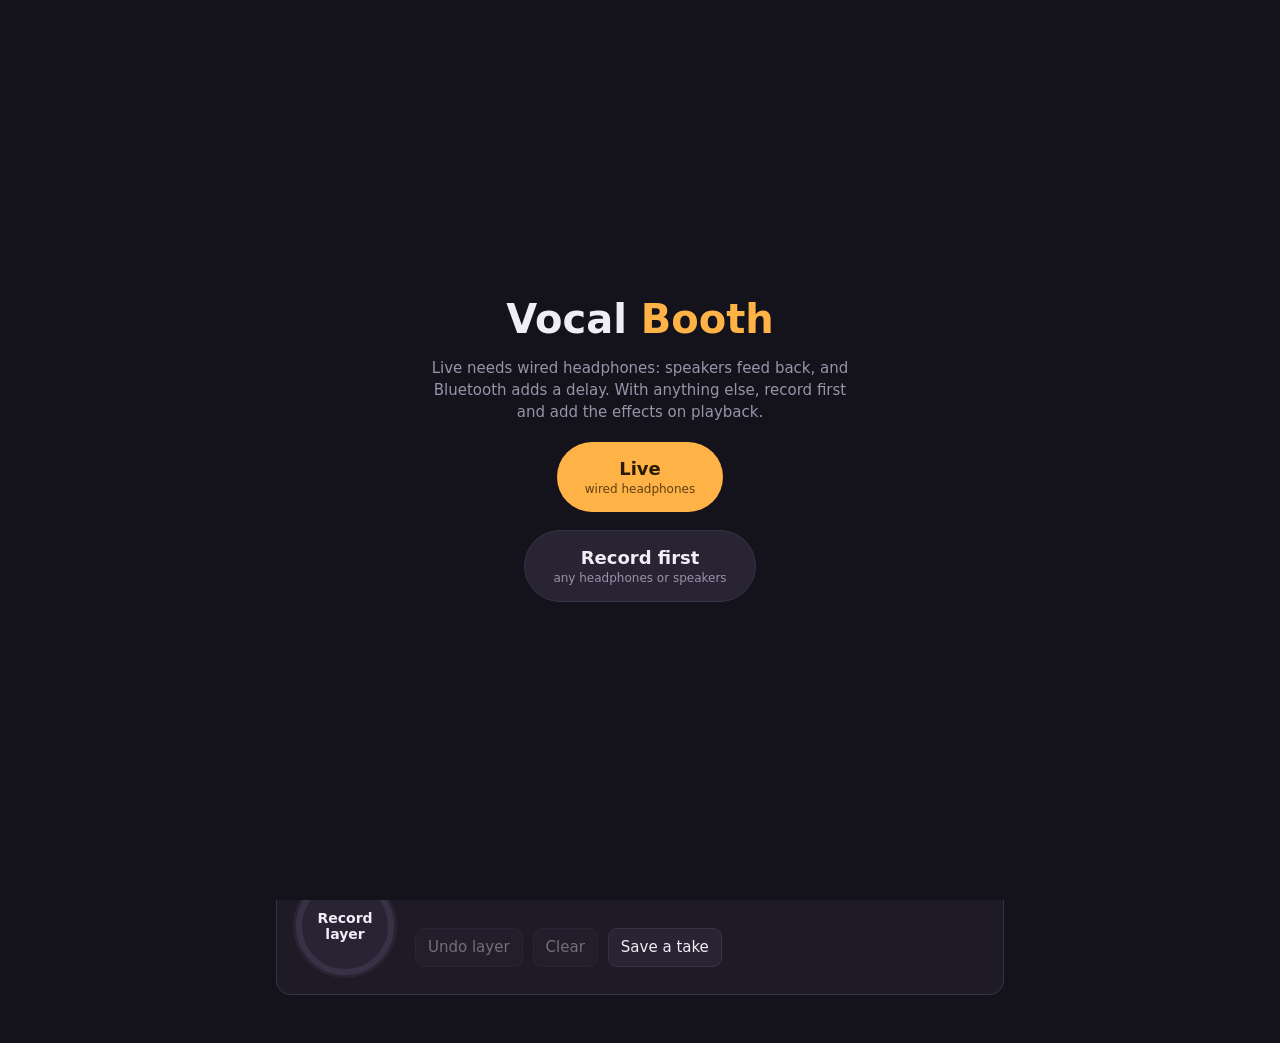
==== commit 7acc8fd1: "Metronome counts in and runs only while recording; layers get their own beat-fitted lengths Co-Autho" ====
--- a/index.html
+++ b/index.html
@@ -228,13 +228,13 @@
     </div>
   </details>
 
-  <section class="panel">
+  <section class="panel" id="metroPanel" hidden>
     <div class="keyrow">
       <label style="display:flex;gap:8px;align-items:center;font-weight:600"><input type="checkbox" id="metro"> Metronome</label>
       <input type="range" id="bpm" min="50" max="200" value="90" class="grow" aria-label="Tempo">
       <output id="bpmOut" style="font:12px var(--mono);color:var(--dim);min-width:8ch;text-align:right"></output>
     </div>
-    <div class="hint" id="metroHint">With it on, you get four clicks before recording and the loop is trimmed to fit the beat.</div>
+    <div class="hint" id="metroHint">When you record: four clicks, then go. Each layer is cut to 1, 2, 4 or 8 bars so they all line up.</div>
   </section>
 
   <section class="panel" id="tapePanel" hidden>
@@ -331,7 +331,7 @@
     if (m.type === 'tape') {
       if (m.cmd === 'rec') { this.tape = new Float32Array(m.max); this.tapeLen = 0; this.t0 = m.t0; this.tLoop = m.loopLen; this.off = m.off;
         this.rec = true; this.capt = true; this.armed = true; this.playing = m.loopLen > 0; }
-      else if (m.cmd === 'recstop') { this.rec = false; this.capt = false; this.report(); }
+      else if (m.cmd === 'recstop') { this.rec = false; this.capt = false; this.tape = this.tape.slice(0, this.tapeLen); this.report(); }
       else if (m.cmd === 'play') { this.t0 = m.t0; this.tLoop = m.loopLen; this.off = m.off; this.playing = true; }
       else if (m.cmd === 'off') this.off = m.off;
       else if (m.cmd === 'stop') { this.rec = false; this.capt = false; this.playing = false; }
@@ -599,7 +599,7 @@
 // Every channel (the live voice, and each recorded layer) has its own sound settings and its own engine.
 const newSet = (o = {}) => ({ preset: PRESETS[2], pitch: 0, tune: 100, verb: 22, thick: 0, echo: 0, vol: 100, mute: false, solo: false, ...o });
 const liveS = newSet();
-let tracks = [], sel = null, recT = null, stopping = false, playing = false, loopLen = 0, t0 = 0, grid = false, rendering = false, trackN = 0;
+let tracks = [], sel = null, recT = null, stopping = false, playing = false, unit = 0, t0 = 0, grid = false, rendering = false, trackN = 0;
 const cur = () => (mode === 'tape' && sel) ? sel : liveS; // the settings the pads and sliders are editing
 
 // ---- UI build ----
@@ -762,7 +762,7 @@
   if (mode === 'tape' && m !== 'tape' && ctx) { if (recT) stopRec(); stopAll(); }
   mode = m;
   document.querySelectorAll('#mode button').forEach(b => b.setAttribute('aria-pressed', b.dataset.m === m));
-  $('loopPanel').hidden = m !== 'live'; $('tapePanel').hidden = m !== 'tape';
+  $('loopPanel').hidden = m !== 'live'; $('tapePanel').hidden = $('metroPanel').hidden = m !== 'tape';
   $('hint').textContent = m === 'live' ? 'Pick a sound and sing.' : 'Record yourself, then switch sounds while it plays back.';
   if (vox) { vox.port.postMessage({ type: 'mode', mode: m }); loadUI(cur()); renderTracks(); metroSync(); }
 }
@@ -787,9 +787,17 @@
 const latency = () => Math.round(+$('sync').value / 1000 * ctx.sampleRate);
 const tcmd = (T, m) => T.ch.node.port.postMessage({ type: 'tape', ...m });
 const offOf = T => T.synced ? latency() : 0;
+const longest = () => tracks.reduce((m, T) => Math.max(m, T.len || 0), 0);
+// Loop lengths are always the base length x 1, 2, 4, 8..., so short and long loops keep meeting at the same point.
+function fitLength(n) { // n = how many base lengths were recorded
+  let p = 1; while (p * 2 <= n) p *= 2;          // largest power of two that fits
+  if (n - p > 0.4) p *= 2;                        // sang well past it: give the take the next size up
+  while (p > 1 && p * unit > ctx.sampleRate * 110) p /= 2;
+  return p;
+}
 function playAll() {
   t0 = frameNow() + Math.round(0.08 * ctx.sampleRate);
-  tracks.forEach(T => tcmd(T, { cmd: 'play', t0, loopLen, off: offOf(T) }));
+  tracks.forEach(T => tcmd(T, { cmd: 'play', t0, loopLen: T.len, off: offOf(T) }));
   playing = true; metroSync();
 }
 function stopAll() { tracks.forEach(T => tcmd(T, { cmd: 'stop' })); playing = false; metroSync(); }
@@ -797,39 +805,41 @@
   if (recT || rendering || tracks.length >= 8) return;
   const sr = ctx.sampleRate, first = !tracks.length, click = $('metro').checked && (first || grid);
   if (first) grid = click;
-  const T = newSet({ ...cur(), vol: 100, mute: false, solo: false, name: 'Layer ' + (++trackN), synced: !first || click });
+  const T = newSet({ ...cur(), len: 0, vol: 100, mute: false, solo: false, name: 'Layer ' + (++trackN), synced: !first || click });
   makeChannel(T); T.ch.node.port.postMessage({ type: 'mode', mode: 'tape' });
   src.connect(T.ch.node);
   t0 = frameNow() + Math.round(0.1 * sr) + (click ? 4 * beatLen() : 0); // four clicks first, if the metronome is on
-  tracks.forEach(x => tcmd(x, { cmd: 'play', t0, loopLen, off: offOf(x) }));
-  tcmd(T, { cmd: 'rec', t0, loopLen: first ? 0 : loopLen, off: offOf(T), max: first ? sr * 120 : loopLen + Math.round(0.6 * sr) });
+  tracks.forEach(x => tcmd(x, { cmd: 'play', t0, loopLen: x.len, off: offOf(x) })); // the other layers start from the top
+  tcmd(T, { cmd: 'rec', t0, loopLen: 0, off: offOf(T), max: sr * 120 });
   tracks.push(T); recT = T; stopping = false; playing = !first;
   apply(T); renderTracks(); metroSync(true);
 }
 function stopRec() { if (recT && !stopping) { stopping = true; tcmd(recT, { cmd: 'recstop' }); } }
 function finishRec(T, s) {
   recT = null; stopping = false; try { src.disconnect(T.ch.node); } catch {}
-  const sr = ctx.sampleRate, first = !loopLen, used = s.tlen - offOf(T);
+  const sr = ctx.sampleRate, first = !unit, used = s.tlen - offOf(T);
   if (used < 0.3 * sr) { removeTrack(T); return; } // too short to be a take
-  if (first) { // the first layer sets the loop; with the metronome on it is trimmed to whole bars
-    const bar = 4 * beatLen();
-    loopLen = grid ? Math.max(1, Math.round(used / bar)) * bar : s.tlen;
-    playAll();
-  }
-  sel = T; loadUI(T); renderTracks();
+  if (first) unit = grid ? 4 * beatLen() : s.tlen;  // base length: one bar of the metronome, or the first free take
+  T.len = first && !grid ? unit : fitLength(used / unit) * unit;
+  if (first) playAll(); else tcmd(T, { cmd: 'play', t0, loopLen: T.len, off: offOf(T) }); // joins the loop in step
+  sel = T; loadUI(T); renderTracks(); metroSync();
 }
 function removeTrack(T) {
   if (T === recT) { recT = null; stopping = false; }
   tcmd(T, { cmd: 'stop' }); const c = T.ch; setTimeout(() => { try { src.disconnect(c.node); } catch {} c.node.disconnect(); c.out.disconnect(); c.vs.disconnect(); c.es.disconnect(); }, 100);
   tracks = tracks.filter(x => x !== T); if (sel === T) sel = tracks[tracks.length - 1] || null;
-  if (!tracks.length) { loopLen = 0; grid = false; playing = false; trackN = 0; }
+  if (!tracks.length) { unit = 0; grid = false; playing = false; trackN = 0; }
   loadUI(cur()); renderTracks(); metroSync();
+}
+function lenText(T) {
+  const n = Math.round(T.len / unit);
+  return grid ? n + (n === 1 ? ' bar' : ' bars') : (T.len / ctx.sampleRate).toFixed(1) + 's';
 }
 function renderTracks() {
   const box = $('tracks'); box.innerHTML = '';
   tracks.forEach(T => {
     const row = document.createElement('div'); row.className = 'trk' + (T === sel ? ' sel' : '') + (T === recT ? ' recg' : '');
-    row.innerHTML = `<button class="tname"><b>${T.name}</b><span>${T === recT ? 'Recording…' : T.preset.name}</span></button>
+    row.innerHTML = `<button class="tname"><b>${T.name}</b><span>${T === recT ? 'Recording…' : T.preset.name + ' · ' + lenText(T)}</span></button>
       <button class="btn sm${T.solo ? ' on' : ''}" data-a="solo" title="Hear only this layer">Solo</button>
       <button class="btn sm${T.mute ? ' on' : ''}" data-a="mute" title="Silence this layer">Mute</button>
       <input type="range" min="0" max="100" value="${T.vol}" aria-label="${T.name} volume" title="Layer volume">
@@ -849,48 +859,46 @@
   if (!tracks.length || recT || rendering) return;
   rendering = true; stopAll(); takeChunks = []; tap.port.postMessage(true); playAll();
   setTimeout(() => { stopAll(); setTimeout(() => { tap.port.postMessage(false);
-    setTimeout(() => { saveWav($('dl2'), 'vocal-booth-mix.wav'); rendering = false; }, 150); }, 2500); }, loopLen / ctx.sampleRate * 1000 + 80);
+    setTimeout(() => { saveWav($('dl2'), 'vocal-booth-mix.wav'); rendering = false; }, 150); }, 2500); }, longest() / ctx.sampleRate * 1000 + 80);
 };
 function tick() { // keep the transport button, ring and hints current
-  const sr = ctx.sampleRate, fr = frameNow() - t0, counting = recT && fr < 0, first = recT && !loopLen;
+  const sr = ctx.sampleRate, fr = frameNow() - t0, counting = recT && fr < 0, first = recT && !unit, loopLen = longest();
   $('tape').classList.toggle('rec', !!recT);
   $('tapeLabel').textContent = counting ? 'Get ready' : recT || playing ? 'Stop' : tracks.length ? 'Play' : 'Record';
-  const prog = loopLen && (playing || recT) && fr >= 0 ? (fr % loopLen) / loopLen : first && fr > 0 ? fr / (sr * 120) : 0;
+  const prog = recT ? Math.max(0, fr) / (sr * 120) : loopLen && playing && fr >= 0 ? (fr % loopLen) / loopLen : 0;
   $('tprog').style.strokeDashoffset = 289 * (1 - prog);
   $('addlayer').disabled = !tracks.length || !!recT || rendering || tracks.length >= 8;
   $('render').disabled = !tracks.length || !!recT || rendering; $('render').textContent = rendering ? 'Saving…' : 'Save the mix';
   $('tapeHint').textContent = counting ? 'Four clicks, then sing.'
     : first ? `Recording… ${Math.max(0, fr / sr).toFixed(0)}s. Press Space to stop.`
-    : recT ? 'Recording a layer over the loop. It stops by itself at the end, or press Space.'
-    : tracks.length ? `${(loopLen / sr).toFixed(1)}s loop. Tap a layer to select it; the sounds and sliders above change that layer only.`
+    : recT ? `Recording a layer… ${Math.max(0, fr / sr).toFixed(0)}s. Sing as long as you like, then press Space.`
+    : tracks.length ? 'Tap a layer to select it; the sounds and sliders above change that layer only.'
     : "Press Space and sing. You won't hear yourself while recording.";
-  const locked = !!loopLen && mode === 'tape';
+  const locked = !!unit && mode === 'tape';
   $('bpm').disabled = locked && grid; $('metro').disabled = locked && !grid;
-  $('metroHint').textContent = !locked ? 'With it on, you get four clicks before recording and the loop is trimmed to fit the beat.'
+  $('metroHint').textContent = !locked ? 'When you record: four clicks, then go. Each layer is cut to 1, 2, 4 or 8 bars so they all line up.'
     : grid ? 'Tempo is locked while you have layers.' : 'These layers were recorded without the metronome. Delete them to use it.';
 }
 
 // ---- metronome: clicks go straight to your ears and are never saved ----
-let mBase = null, mK = 0, mFree = false;
+// (it never runs on its own)
+let mBase = null, mK = 0;
 function click(at, accent) {
   const o = ctx.createOscillator(), g = ctx.createGain(); o.frequency.value = accent ? 1760 : 1175;
   g.gain.setValueAtTime(0.3, at); g.gain.exponentialRampToValueAtTime(0.001, at + 0.05);
   o.connect(g).connect(ctx.destination); o.start(at); o.stop(at + 0.06);
 }
-function metroSync(countIn) {
+function metroSync(countIn) { // clicks only around recording: four to count you in, then through the take
   if (!ctx) return;
-  const on = $('metro').checked, transport = mode === 'tape' && (recT || playing), free = on && !transport && (mode === 'live' || !tracks.length);
-  if (on && transport && grid) { mBase = t0; mK = countIn ? -4 : Math.ceil((frameNow() - t0) / beatLen()); mFree = false; }
-  else if (free) { if (!mFree) { mBase = frameNow() + Math.round(0.1 * ctx.sampleRate); mK = 0; mFree = true; } }
-  else { mBase = null; mFree = false; }
+  if (recT && grid) { mBase = t0; mK = countIn ? -4 : Math.max(mK, Math.ceil((frameNow() - t0) / beatLen())); }
+  else mBase = null;
 }
 setInterval(() => {
   if (mBase == null) return;
   const sr = ctx.sampleRate, b = beatLen(), now = frameNow();
   while (mBase + mK * b < now + 0.15 * sr) { const at = mBase + mK * b; if (at >= now) click(at / sr, ((mK % 4) + 4) % 4 === 0); mK++; }
 }, 40);
-$('metro').onchange = () => metroSync();
-$('bpm').oninput = () => { send(); if (mFree) { mFree = false; metroSync(); } };
+$('bpm').oninput = () => send();
 
 // ---- status from the engines ----
 let loopState = 'empty';
